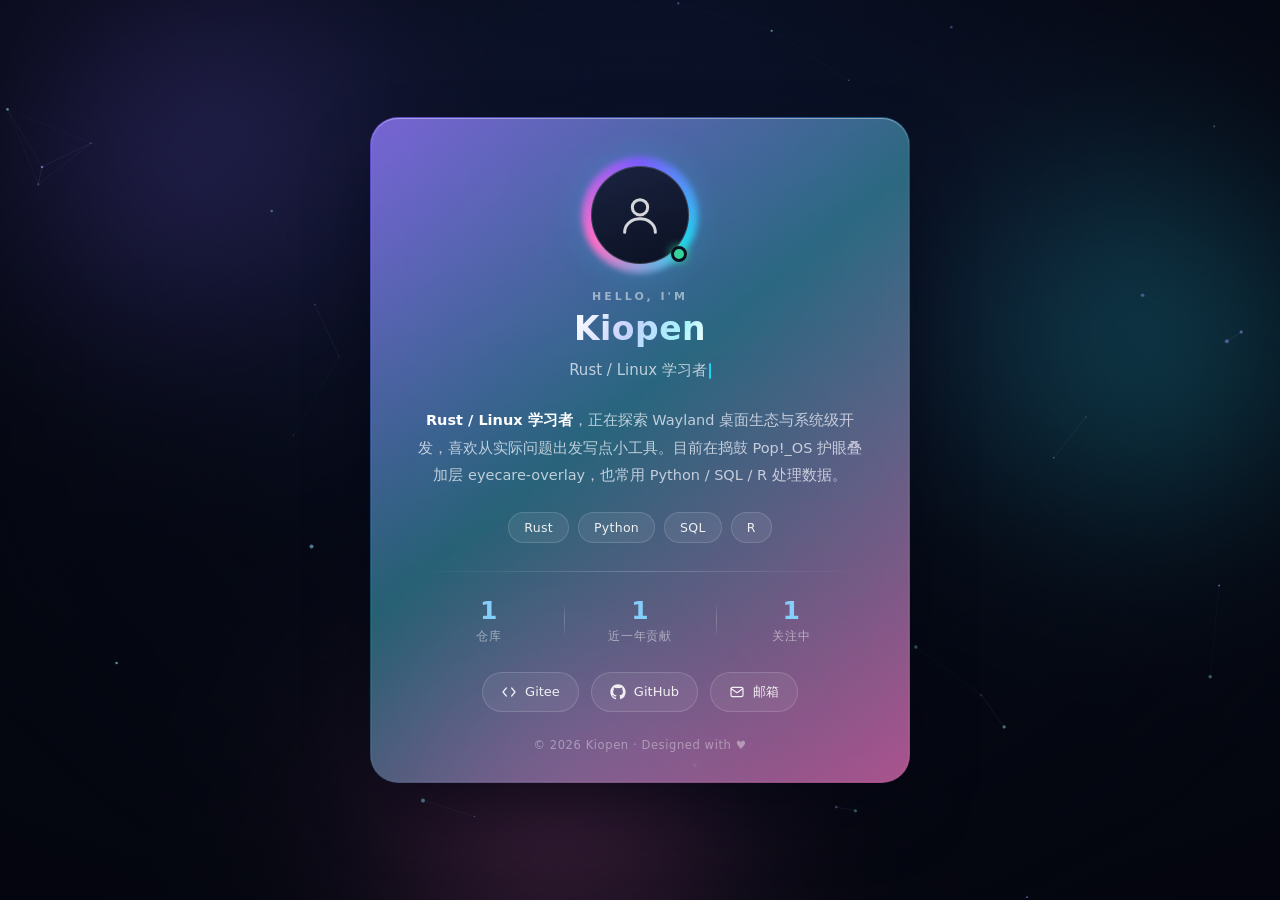
==== index.html @ b19e2d1f "feat: 美化完善 Gitee 个人主页 Co-authored-by: traeagent <traeagent@users.noreply.github.com>" ====
<!DOCTYPE html>
<html lang="zh-CN">
<head>
<meta charset="UTF-8" />
<meta name="viewport" content="width=device-width, initial-scale=1.0" />
<meta name="color-scheme" content="dark" />
<title>Kiopen · 个人主页</title>
<style>
  :root {
    --accent-1: #7c5cff;
    --accent-2: #22d3ee;
    --accent-3: #ff6ec7;
    --text: #f6f8ff;
    --muted: rgba(246, 248, 255, 0.72);
    --radius: 28px;
  }

  *, *::before, *::after { margin: 0; padding: 0; box-sizing: border-box; }
  html, body { min-height: 100%; }

  body {
    position: relative;
    min-height: 100vh;
    display: grid;
    place-items: center;
    padding: 44px 18px;
    background: #060912;
    color: var(--text);
    font-family: "PingFang SC", "Microsoft YaHei", system-ui, -apple-system, "Segoe UI", Roboto, sans-serif;
    -webkit-font-smoothing: antialiased;
    overflow-x: hidden;
  }

  /* ===== 极光渐变背景 ===== */
  .aurora {
    position: fixed;
    inset: 0;
    z-index: 0;
    overflow: hidden;
    background: radial-gradient(120% 120% at 50% 0%, #101a3a 0%, #070b18 55%, #04060f 100%);
  }
  .aurora .blob {
    position: absolute;
    border-radius: 50%;
    filter: blur(90px);
    opacity: 0.6;
    mix-blend-mode: screen;
    will-change: transform;
  }
  .b1 {
    width: 48vmax; height: 48vmax; left: -12vmax; top: -16vmax;
    background: radial-gradient(circle at 50% 50%, #7c5cff, transparent 65%);
    animation: drift1 20s ease-in-out infinite alternate;
  }
  .b2 {
    width: 44vmax; height: 44vmax; right: -14vmax; top: 4vmax;
    background: radial-gradient(circle at 50% 50%, #22d3ee, transparent 65%);
    animation: drift2 24s ease-in-out infinite alternate;
  }
  .b3 {
    width: 42vmax; height: 42vmax; left: 22vmax; bottom: -18vmax;
    background: radial-gradient(circle at 50% 50%, #ff6ec7, transparent 65%);
    animation: drift3 28s ease-in-out infinite alternate;
  }
  .aurora::after {
    content: "";
    position: absolute;
    inset: 0;
    background: radial-gradient(60% 65% at 50% 45%, transparent 0%, rgba(4, 6, 15, 0.45) 70%, rgba(4, 6, 15, 0.72) 100%);
  }
  @keyframes drift1 { to { transform: translate3d(12vmax, 10vmax, 0) scale(1.18); } }
  @keyframes drift2 { to { transform: translate3d(-10vmax, 12vmax, 0) scale(1.12); } }
  @keyframes drift3 { to { transform: translate3d(8vmax, -10vmax, 0) scale(1.2); } }

  #particles { position: fixed; inset: 0; z-index: 1; pointer-events: none; }

  /* ===== 卡片入场 ===== */
  .card-wrap {
    position: relative;
    z-index: 2;
    width: min(540px, 94vw);
    perspective: 1100px;
    animation: cardIn 1s cubic-bezier(0.22, 1, 0.36, 1) both;
  }
  @keyframes cardIn {
    from { opacity: 0; transform: translateY(26px) scale(0.972); }
    to { opacity: 1; transform: none; }
  }

  /* ===== 毛玻璃卡片 ===== */
  .card {
    position: relative;
    padding: 44px 42px 30px;
    border-radius: var(--radius);
    border: 1px solid transparent;
    background:
      linear-gradient(160deg, rgba(255, 255, 255, 0.15), rgba(255, 255, 255, 0.05)) padding-box,
      linear-gradient(140deg, rgba(124, 92, 255, 0.75), rgba(34, 211, 238, 0.35) 45%, rgba(255, 110, 199, 0.65)) border-box;
    -webkit-backdrop-filter: blur(22px) saturate(150%);
    backdrop-filter: blur(22px) saturate(150%);
    box-shadow:
      0 34px 80px -24px rgba(3, 5, 16, 0.85),
      inset 0 1px 0 rgba(255, 255, 255, 0.35),
      inset 0 0 0 1px rgba(255, 255, 255, 0.04);
    transform-style: preserve-3d;
    transition: transform 0.18s ease-out;
    overflow: hidden;
  }
  .card-glow {
    position: absolute;
    inset: 0;
    border-radius: inherit;
    pointer-events: none;
    background: radial-gradient(340px 240px at var(--mx, 50%) var(--my, 0%), rgba(124, 92, 255, 0.3), transparent 70%);
    opacity: 0;
    transition: opacity 0.35s ease;
  }
  .card:hover .card-glow { opacity: 1; }

  /* ===== 头像 + 身份 ===== */
  .hero { display: flex; flex-direction: column; align-items: center; text-align: center; }
  .avatar { position: relative; width: 106px; height: 106px; margin-bottom: 22px; isolation: isolate; }
  .avatar-halo {
    position: absolute; inset: -16px; z-index: 0; border-radius: 50%;
    background: radial-gradient(circle, rgba(124, 92, 255, 0.5), rgba(34, 211, 238, 0.15) 55%, transparent 72%);
    filter: blur(14px);
    animation: breathe 4.5s ease-in-out infinite;
  }
  .avatar-ring {
    position: absolute; inset: -5px; z-index: 1; border-radius: 50%;
    background: conic-gradient(from 0deg, var(--accent-1), var(--accent-2), var(--accent-3), var(--accent-1));
    filter: blur(3px);
    animation: spin 9s linear infinite;
  }
  .avatar-core {
    position: absolute; inset: 4px; z-index: 2; border-radius: 50%;
    overflow: hidden;
    display: grid; place-items: center;
    background: linear-gradient(160deg, #1a2340, #0b1122);
    box-shadow: inset 0 0 0 1px rgba(255, 255, 255, 0.16);
  }
  .avatar-core svg { width: 46px; height: 46px; color: rgba(255, 255, 255, 0.82); }
  .avatar-core img { position: absolute; inset: 0; width: 100%; height: 100%; object-fit: cover; z-index: 2; }
  .avatar-status {
    position: absolute; right: 6px; bottom: 6px; z-index: 3;
    width: 16px; height: 16px; border-radius: 50%;
    background: #34d399;
    border: 3px solid #0b1122;
    box-shadow: 0 0 10px rgba(52, 211, 153, 0.9);
    animation: pulse 2.6s ease-out infinite;
  }
  @keyframes spin { to { transform: rotate(360deg); } }
  @keyframes breathe { 0%, 100% { opacity: 0.55; transform: scale(1); } 50% { opacity: 0.9; transform: scale(1.08); } }
  @keyframes pulse {
    0% { box-shadow: 0 0 0 0 rgba(52, 211, 153, 0.6); }
    70% { box-shadow: 0 0 0 9px rgba(52, 211, 153, 0); }
    100% { box-shadow: 0 0 0 0 rgba(52, 211, 153, 0); }
  }

  .eyebrow {
    font-size: 11px;
    letter-spacing: 3px;
    text-transform: uppercase;
    font-weight: 600;
    color: rgba(255, 255, 255, 0.5);
    margin-bottom: 6px;
  }
  .name {
    margin-bottom: 10px;
    font-size: 33px;
    line-height: 1.2;
    font-weight: 800;
    letter-spacing: 0.5px;
    background: linear-gradient(115deg, #ffffff, #c7d2fe 42%, #a5f3fc 78%, #ffffff);
    -webkit-background-clip: text;
    background-clip: text;
    -webkit-text-fill-color: transparent;
    color: transparent;
  }
  .typing { display: flex; align-items: center; gap: 2px; min-height: 24px; font-size: 15px; color: var(--muted); }
  .caret {
    display: inline-block;
    width: 2px; height: 16px;
    border-radius: 2px;
    background: var(--accent-2);
    animation: blink 1s steps(1) infinite;
  }
  @keyframes blink { 50% { opacity: 0; } }

  /* ===== 关于我 ===== */
  .about {
    margin-top: 24px;
    text-align: center;
    font-size: 14.5px;
    line-height: 1.9;
    color: var(--muted);
  }
  .about strong { color: #fff; font-weight: 600; }

  /* ===== 技术标签 ===== */
  .tags { display: flex; flex-wrap: wrap; justify-content: center; gap: 9px; margin-top: 22px; }
  .tags span {
    padding: 7px 15px;
    border-radius: 999px;
    font-size: 12.5px;
    letter-spacing: 0.3px;
    color: rgba(255, 255, 255, 0.9);
    background: rgba(255, 255, 255, 0.07);
    border: 1px solid rgba(255, 255, 255, 0.14);
    transition: transform 0.22s ease, background 0.22s ease, border-color 0.22s ease;
  }
  .tags span:hover {
    transform: translateY(-2px);
    background: rgba(124, 92, 255, 0.3);
    border-color: rgba(124, 92, 255, 0.6);
  }

  /* ===== 分割线 + 数据统计 ===== */
  .divider {
    height: 1px;
    margin: 28px 0 22px;
    background: linear-gradient(90deg, transparent, rgba(255, 255, 255, 0.2), transparent);
  }
  .stats { display: grid; grid-template-columns: repeat(3, 1fr); text-align: center; }
  .stat { position: relative; padding: 2px 0; }
  .stat + .stat::before {
    content: "";
    position: absolute;
    left: 0; top: 50%;
    transform: translateY(-50%);
    height: 36px; width: 1px;
    background: linear-gradient(transparent, rgba(255, 255, 255, 0.22), transparent);
  }
  .stat b {
    display: block;
    font-size: 25px;
    line-height: 1.2;
    font-weight: 800;
    background: linear-gradient(120deg, #a5b4fc, #67e8f9);
    -webkit-background-clip: text;
    background-clip: text;
    -webkit-text-fill-color: transparent;
    color: transparent;
  }
  .stat small { display: block; margin-top: 3px; font-size: 11.5px; letter-spacing: 0.6px; color: rgba(255, 255, 255, 0.5); }

  /* ===== 联系方式 ===== */
  .contact { display: flex; flex-wrap: wrap; justify-content: center; gap: 12px; margin-top: 26px; }
  .contact a {
    display: inline-flex;
    align-items: center;
    gap: 8px;
    padding: 10px 18px;
    border-radius: 999px;
    font-size: 13px;
    font-weight: 500;
    color: rgba(255, 255, 255, 0.9);
    text-decoration: none;
    background: rgba(255, 255, 255, 0.06);
    border: 1px solid rgba(255, 255, 255, 0.15);
    transition: transform 0.22s ease, background 0.22s ease, border-color 0.22s ease, box-shadow 0.22s ease;
  }
  .contact a svg { width: 16px; height: 16px; }
  .contact a:hover {
    transform: translateY(-3px);
    background: rgba(255, 255, 255, 0.16);
    border-color: rgba(255, 255, 255, 0.4);
    box-shadow: 0 14px 26px -14px rgba(0, 0, 0, 0.8);
    color: #fff;
  }

  .foot { margin-top: 26px; text-align: center; font-size: 11.5px; letter-spacing: 0.6px; color: rgba(255, 255, 255, 0.38); }

  /* ===== 逐段入场 ===== */
  .reveal {
    opacity: 0;
    transform: translateY(16px);
    animation: rise 0.75s cubic-bezier(0.22, 1, 0.36, 1) forwards;
  }
  @keyframes rise { to { opacity: 1; transform: none; } }

  /* ===== 窄屏安全适配 ===== */
  @media (max-width: 520px) {
    .card { padding: 36px 24px 26px; border-radius: 24px; }
    .name { font-size: 27px; }
  }

  /* ===== 尊重系统减少动效 ===== */
  @media (prefers-reduced-motion: reduce) {
    *, *::before, *::after {
      animation-duration: 0.001ms !important;
      animation-iteration-count: 1 !important;
      transition-duration: 0.001ms !important;
    }
    .reveal { opacity: 1; transform: none; }
    .card-wrap { opacity: 1; transform: none; }
  }
</style>
</head>
<body>
  <!-- 极光背景 -->
  <div class="aurora" aria-hidden="true">
    <span class="blob b1"></span>
    <span class="blob b2"></span>
    <span class="blob b3"></span>
  </div>

  <!-- 粒子背景 -->
  <canvas id="particles" aria-hidden="true"></canvas>

  <div class="card-wrap">
    <main class="card" id="card">
      <div class="card-glow" aria-hidden="true"></div>

      <!-- 头像 + 身份 -->
      <header class="hero reveal" style="animation-delay: 0.15s">
        <div class="avatar">
          <span class="avatar-halo" aria-hidden="true"></span>
          <span class="avatar-ring" aria-hidden="true"></span>
          <div class="avatar-core">
            <!-- 想换成真人照片：把下面这张 img 的 src 改成你的头像地址即可 -->
            <svg viewBox="0 0 24 24" fill="none" stroke="currentColor" stroke-width="1.6" stroke-linecap="round" stroke-linejoin="round" aria-hidden="true">
              <circle cx="12" cy="8" r="4"></circle>
              <path d="M4 21c0-4 3.6-7 8-7s8 3 8 7"></path>
            </svg>
            <img
              src="https://trae-api-cn.mchost.guru/api/ide/v1/text_to_image?prompt=friendly%20developer%20avatar%2C%20flat%20vector%20illustration%2C%20person%20with%20glasses%2C%20soft%20purple%20and%20cyan%20gradient%20background%2C%20modern%20minimal%20style%2C%20centered%20portrait&image_size=square"
              alt="头像"
              loading="lazy"
              onerror="this.style.display='none'" />
          </div>
          <span class="avatar-status" aria-hidden="true"></span>
        </div>
        <p class="eyebrow">Hello, I'm</p>
        <h1 class="name">Kiopen</h1>
        <p class="typing"><span id="type">Rust / Linux 学习者</span><span class="caret" aria-hidden="true"></span></p>
      </header>

      <!-- 关于我 -->
      <section class="about reveal" style="animation-delay: 0.3s">
        <strong>Rust / Linux 学习者</strong>，正在探索 Wayland 桌面生态与系统级开发，喜欢从实际问题出发写点小工具。目前在捣鼓 Pop!_OS 护眼叠加层 eyecare-overlay，也常用 Python / SQL / R 处理数据。
      </section>

      <!-- 技术标签 -->
      <div class="tags reveal" style="animation-delay: 0.4s">
        <span>Rust</span>
        <span>Python</span>
        <span>SQL</span>
        <span>R</span>
      </div>

      <div class="divider reveal" style="animation-delay: 0.48s"></div>

      <!-- 数据统计 -->
      <section class="stats reveal" style="animation-delay: 0.55s" aria-label="数据统计">
        <div class="stat"><b>1</b><small>仓库</small></div>
        <div class="stat"><b>1</b><small>近一年贡献</small></div>
        <div class="stat"><b>1</b><small>关注中</small></div>
      </section>

      <!-- 联系方式 -->
      <nav class="contact reveal" style="animation-delay: 0.66s" aria-label="联系方式">
        <a href="https://gitee.com/kiopen" target="_blank" rel="noopener">
          <svg viewBox="0 0 24 24" fill="none" stroke="currentColor" stroke-width="1.8" stroke-linecap="round" stroke-linejoin="round" aria-hidden="true">
            <path d="m8 6-5 6 5 6M16 6l5 6-5 6"></path>
          </svg>
          Gitee
        </a>
        <a href="https://github.com/yourname" target="_blank" rel="noopener">
          <svg viewBox="0 0 24 24" fill="currentColor" aria-hidden="true">
            <path d="M12 .5C5.73.5.5 5.73.5 12c0 5.08 3.29 9.39 7.86 10.91.58.11.79-.25.79-.56v-2c-3.2.7-3.88-1.54-3.88-1.54-.53-1.34-1.29-1.7-1.29-1.7-1.05-.72.08-.7.08-.7 1.16.08 1.77 1.19 1.77 1.19 1.03 1.77 2.7 1.26 3.36.96.1-.75.4-1.26.73-1.55-2.55-.29-5.23-1.28-5.23-5.7 0-1.26.45-2.29 1.19-3.1-.12-.29-.52-1.46.11-3.05 0 0 .97-.31 3.18 1.18a11.1 11.1 0 0 1 5.8 0c2.2-1.49 3.17-1.18 3.17-1.18.63 1.59.23 2.76.11 3.05.74.81 1.19 1.84 1.19 3.1 0 4.43-2.69 5.41-5.25 5.69.41.35.78 1.05.78 2.12v3.14c0 .31.21.68.8.56A11.51 11.51 0 0 0 23.5 12C23.5 5.73 18.27.5 12 .5z"></path>
          </svg>
          GitHub
        </a>
        <a href="mailto:zpozest@163.com" title="zpozest@163.com">
          <svg viewBox="0 0 24 24" fill="none" stroke="currentColor" stroke-width="1.8" stroke-linecap="round" stroke-linejoin="round" aria-hidden="true">
            <rect x="3" y="5" width="18" height="14" rx="2.5"></rect>
            <path d="m3.5 7 8.5 6 8.5-6"></path>
          </svg>
          邮箱
        </a>
      </nav>

      <p class="foot reveal" style="animation-delay: 0.76s">© 2026 Kiopen · Designed with ♥</p>
    </main>
  </div>

  <script>
    /* ===== 打字机身份文案 ===== */
    (function () {
      var el = document.getElementById('type');
      if (!el) return;
      var phrases = ['Rust / Linux 学习者', '探索 Wayland 桌面生态', 'Python · SQL · R', '把想法写成小工具'];
      if (window.matchMedia('(prefers-reduced-motion: reduce)').matches) {
        el.textContent = phrases[0];
        return;
      }
      var pi = 0, ci = 0, deleting = false;
      el.textContent = '';
      function tick() {
        var word = phrases[pi];
        if (!deleting) {
          ci++;
          el.textContent = word.slice(0, ci);
          if (ci === word.length) {
            deleting = true;
            setTimeout(tick, 1600);
            return;
          }
          setTimeout(tick, 90 + Math.random() * 60);
        } else {
          ci--;
          el.textContent = word.slice(0, ci);
          if (ci === 0) {
            deleting = false;
            pi = (pi + 1) % phrases.length;
            setTimeout(tick, 300);
            return;
          }
          setTimeout(tick, 45);
        }
      }
      tick();
    })();

    /* ===== 背景粒子 ===== */
    (function () {
      var canvas = document.getElementById('particles');
      if (!canvas) return;
      var ctx = canvas.getContext('2d');
      var reduce = window.matchMedia('(prefers-reduced-motion: reduce)').matches;
      var W = 0, H = 0, parts = [];

      function init() {
        var dpr = Math.min(window.devicePixelRatio || 1, 2);
        W = window.innerWidth;
        H = window.innerHeight;
        canvas.width = W * dpr;
        canvas.height = H * dpr;
        canvas.style.width = W + 'px';
        canvas.style.height = H + 'px';
        ctx.setTransform(dpr, 0, 0, dpr, 0, 0);
        var n = Math.min(80, Math.max(28, Math.round(W * H / 26000)));
        parts = [];
        for (var i = 0; i < n; i++) {
          parts.push({
            x: Math.random() * W,
            y: Math.random() * H,
            r: Math.random() * 1.6 + 0.5,
            vx: (Math.random() - 0.5) * 0.22,
            vy: (Math.random() - 0.5) * 0.22,
            a: Math.random() * 0.45 + 0.15,
            hue: Math.random() > 0.5 ? 255 : 190
          });
        }
      }

      function draw() {
        ctx.clearRect(0, 0, W, H);
        for (var i = 0; i < parts.length; i++) {
          var p = parts[i];
          if (!reduce) {
            p.x += p.vx;
            p.y += p.vy;
            if (p.x < -10) p.x = W + 10;
            if (p.x > W + 10) p.x = -10;
            if (p.y < -10) p.y = H + 10;
            if (p.y > H + 10) p.y = -10;
          }
          ctx.beginPath();
          ctx.arc(p.x, p.y, p.r, 0, Math.PI * 2);
          ctx.fillStyle = 'hsla(' + p.hue + ',95%,78%,' + p.a + ')';
          ctx.fill();

          for (var j = i + 1; j < parts.length; j++) {
            var q = parts[j];
            var dx = p.x - q.x;
            var dy = p.y - q.y;
            var d2 = dx * dx + dy * dy;
            if (d2 < 16900) { /* 130px */
              var d = Math.sqrt(d2);
              ctx.beginPath();
              ctx.moveTo(p.x, p.y);
              ctx.lineTo(q.x, q.y);
              ctx.strokeStyle = 'hsla(220,90%,80%,' + (1 - d / 130) * 0.12 + ')';
              ctx.lineWidth = 1;
              ctx.stroke();
            }
          }
        }
        if (!reduce) requestAnimationFrame(draw);
      }

      init();
      draw();
      window.addEventListener('resize', function () {
        init();
        if (reduce) draw();
      });
    })();

    /* ===== 卡片 3D 悬浮 + 光标光晕 ===== */
    (function () {
      var card = document.getElementById('card');
      if (!card) return;
      if (window.matchMedia('(pointer: coarse)').matches) return;
      if (window.matchMedia('(prefers-reduced-motion: reduce)').matches) return;

      var max = 6;
      card.addEventListener('pointermove', function (e) {
        var r = card.getBoundingClientRect();
        var px = (e.clientX - r.left) / r.width;
        var py = (e.clientY - r.top) / r.height;
        card.style.setProperty('--mx', (px * 100).toFixed(2) + '%');
        card.style.setProperty('--my', (py * 100).toFixed(2) + '%');
        var ry = (px - 0.5) * max * 2;
        var rx = (0.5 - py) * max * 2;
        card.style.transform = 'rotateX(' + rx.toFixed(2) + 'deg) rotateY(' + ry.toFixed(2) + 'deg)';
      });

      card.addEventListener('pointerleave', function () {
        card.style.transform = 'rotateX(0) rotateY(0)';
        card.style.setProperty('--mx', '50%');
        card.style.setProperty('--my', '0%');
      });
    })();
  </script>
</body>
</html>
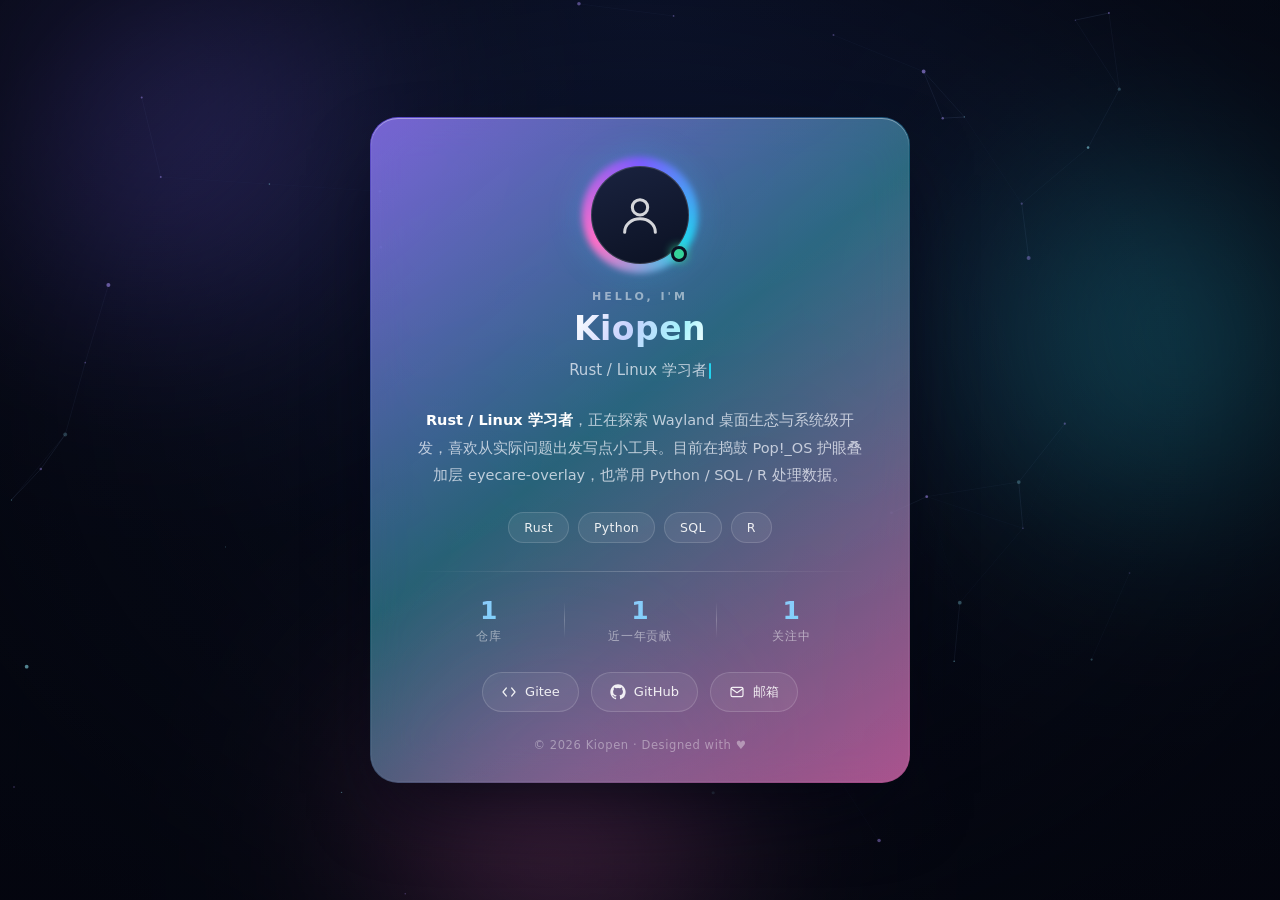
==== commit 1e35e68b: "feat: 美化完善 Gitee 个人主页 Co-authored-by: traeagent <traeagent@users.noreply.github.com>" ====
--- a/index.html
+++ b/index.html
@@ -366,7 +366,7 @@
           </svg>
           Gitee
         </a>
-        <a href="https://github.com/yourname" target="_blank" rel="noopener">
+        <a href="https://github.com/Pozest404" target="_blank" rel="noopener">
           <svg viewBox="0 0 24 24" fill="currentColor" aria-hidden="true">
             <path d="M12 .5C5.73.5.5 5.73.5 12c0 5.08 3.29 9.39 7.86 10.91.58.11.79-.25.79-.56v-2c-3.2.7-3.88-1.54-3.88-1.54-.53-1.34-1.29-1.7-1.29-1.7-1.05-.72.08-.7.08-.7 1.16.08 1.77 1.19 1.77 1.19 1.03 1.77 2.7 1.26 3.36.96.1-.75.4-1.26.73-1.55-2.55-.29-5.23-1.28-5.23-5.7 0-1.26.45-2.29 1.19-3.1-.12-.29-.52-1.46.11-3.05 0 0 .97-.31 3.18 1.18a11.1 11.1 0 0 1 5.8 0c2.2-1.49 3.17-1.18 3.17-1.18.63 1.59.23 2.76.11 3.05.74.81 1.19 1.84 1.19 3.1 0 4.43-2.69 5.41-5.25 5.69.41.35.78 1.05.78 2.12v3.14c0 .31.21.68.8.56A11.51 11.51 0 0 0 23.5 12C23.5 5.73 18.27.5 12 .5z"></path>
           </svg>
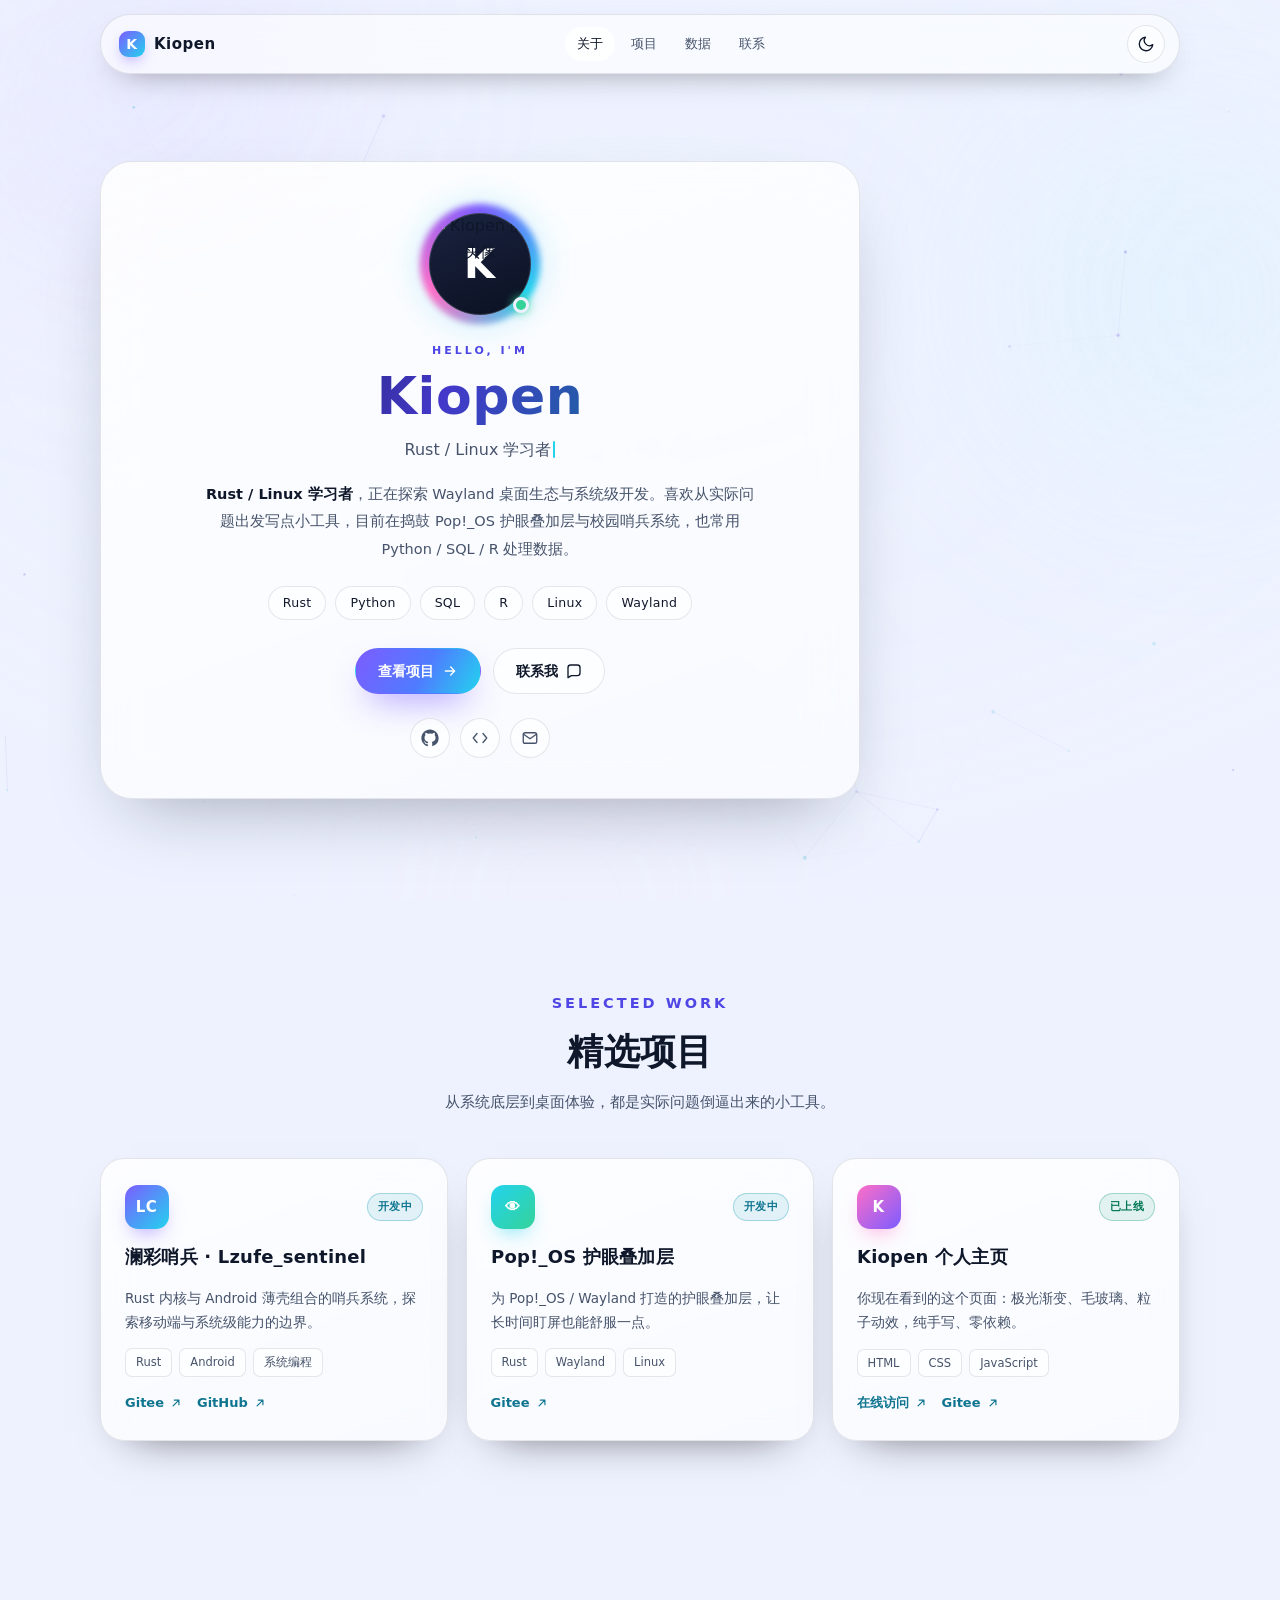
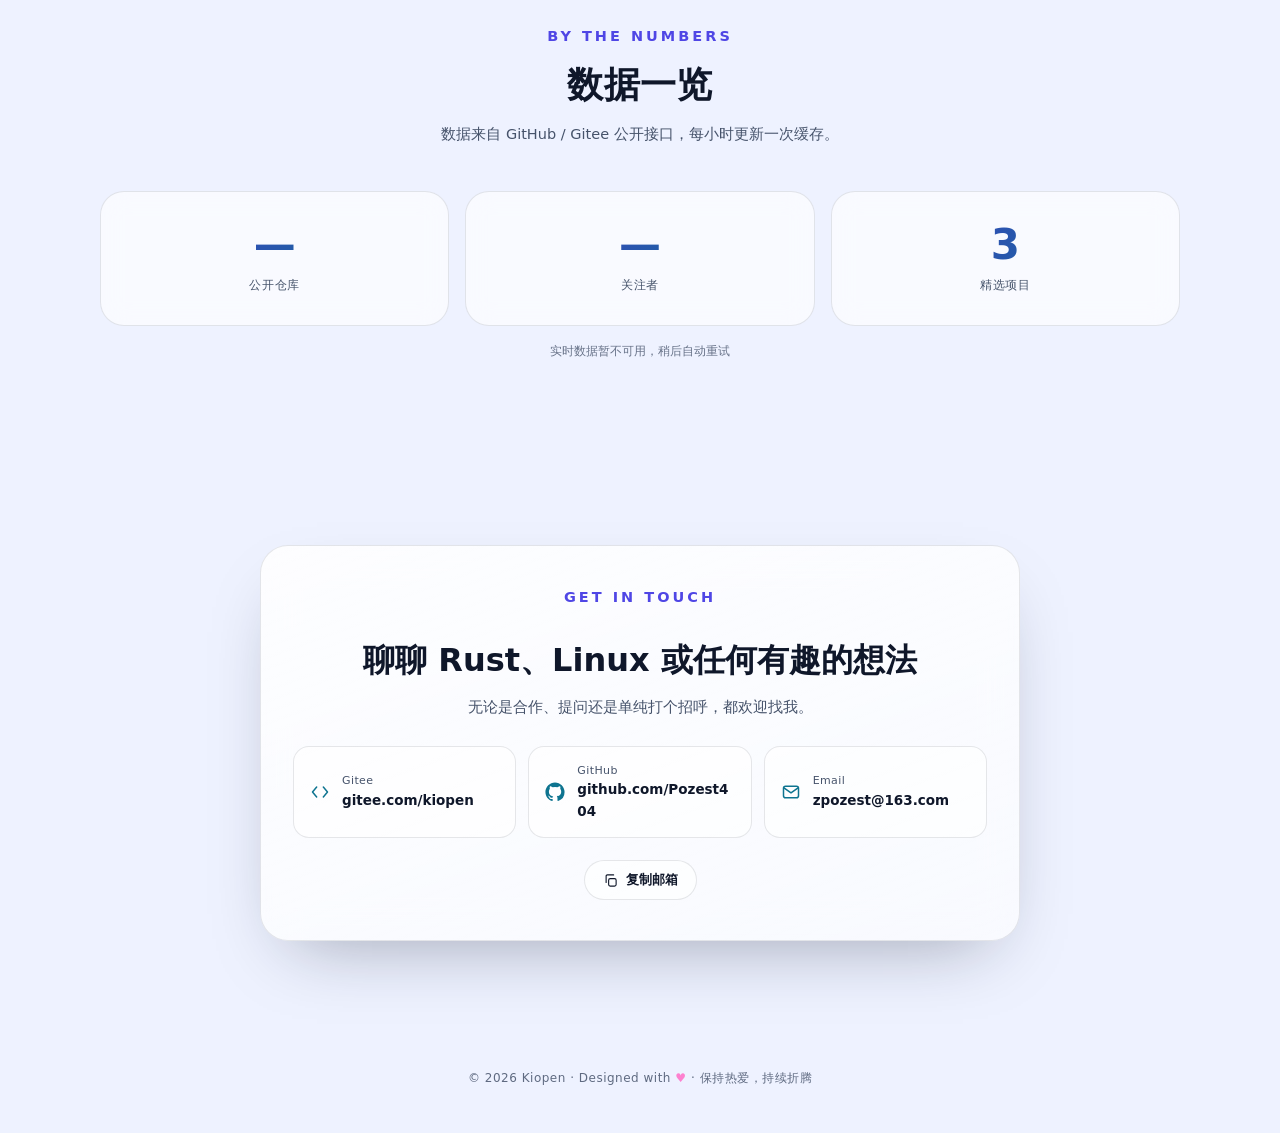
==== commit bd3d4d2b: "feat: update workspace Co-authored-by: traeagent <traeagent@users.noreply.github.com>" ====
--- a/index.html
+++ b/index.html
@@ -1,291 +1,438 @@
 <!DOCTYPE html>
-<html lang="zh-CN">
+<html lang="zh-CN" data-theme="dark">
 <head>
 <meta charset="UTF-8" />
 <meta name="viewport" content="width=device-width, initial-scale=1.0" />
-<meta name="color-scheme" content="dark" />
-<title>Kiopen · 个人主页</title>
+<meta name="color-scheme" content="dark light" />
+<title>Kiopen · Rust / Linux 学习者</title>
+<meta name="description" content="Kiopen 的个人主页 —— Rust / Linux 学习者，探索 Wayland 桌面生态与系统级开发，捣鼓 Pop!_OS 护眼叠加层与校园哨兵系统。" />
+<meta name="author" content="Kiopen" />
+<meta name="keywords" content="Kiopen, Rust, Linux, Wayland, Pop!_OS, 个人主页, Pozest404" />
+<link rel="canonical" href="https://kiopen.icu/" />
+
+<meta property="og:type" content="website" />
+<meta property="og:title" content="Kiopen · Rust / Linux 学习者" />
+<meta property="og:description" content="探索 Wayland 桌面生态与系统级开发，喜欢从实际问题出发写点小工具。" />
+<meta property="og:url" content="https://kiopen.icu/" />
+<meta property="og:image" content="https://github.com/Pozest404.png?size=400" />
+<meta name="twitter:card" content="summary" />
+<meta name="twitter:title" content="Kiopen · Rust / Linux 学习者" />
+<meta name="twitter:description" content="探索 Wayland 桌面生态与系统级开发，喜欢从实际问题出发写点小工具。" />
+<meta name="twitter:image" content="https://github.com/Pozest404.png?size=400" />
+
+<link rel="icon" href="data:image/svg+xml,%3Csvg xmlns='http://www.w3.org/2000/svg' viewBox='0 0 64 64'%3E%3Cdefs%3E%3ClinearGradient id='g' x1='0' y1='0' x2='1' y2='1'%3E%3Cstop stop-color='%237c5cff'/%3E%3Cstop offset='1' stop-color='%2322d3ee'/%3E%3C/linearGradient%3E%3C/defs%3E%3Crect width='64' height='64' rx='16' fill='url(%23g)'/%3E%3Ctext x='32' y='45' font-family='Arial,sans-serif' font-size='36' font-weight='700' fill='white' text-anchor='middle'%3EK%3C/text%3E%3C/svg%3E" />
+
+<script type="application/ld+json">
+{
+  "@context": "https://schema.org",
+  "@type": "Person",
+  "name": "Kiopen",
+  "url": "https://kiopen.icu/",
+  "image": "https://github.com/Pozest404.png",
+  "jobTitle": "Rust / Linux 学习者",
+  "knowsAbout": ["Rust", "Linux", "Wayland", "Python", "SQL", "R"],
+  "sameAs": ["https://github.com/Pozest404", "https://gitee.com/kiopen"]
+}
+</script>
+
 <style>
   :root {
     --accent-1: #7c5cff;
     --accent-2: #22d3ee;
     --accent-3: #ff6ec7;
+    --bg: #060912;
     --text: #f6f8ff;
-    --muted: rgba(246, 248, 255, 0.72);
-    --radius: 28px;
+    --muted: rgba(246, 248, 255, 0.7);
+    --card: rgba(255, 255, 255, 0.065);
+    --card-strong: rgba(255, 255, 255, 0.11);
+    --border: rgba(255, 255, 255, 0.14);
+    --border-strong: rgba(255, 255, 255, 0.32);
+    --nav-bg: rgba(6, 9, 18, 0.62);
+    --shadow: 0 30px 70px -26px rgba(3, 5, 16, 0.9);
+    --ring: rgba(255, 255, 255, 0.18);
+    --radius: 24px;
+    --maxw: 1080px;
+  }
+  [data-theme="light"] {
+    --bg: #eef2ff;
+    --text: #0f172a;
+    --muted: #46536b;
+    --card: rgba(255, 255, 255, 0.62);
+    --card-strong: rgba(255, 255, 255, 0.86);
+    --border: rgba(15, 23, 42, 0.1);
+    --border-strong: rgba(15, 23, 42, 0.24);
+    --nav-bg: rgba(255, 255, 255, 0.62);
+    --shadow: 0 30px 70px -32px rgba(15, 23, 42, 0.38);
+    --ring: rgba(15, 23, 42, 0.14);
   }
 
   *, *::before, *::after { margin: 0; padding: 0; box-sizing: border-box; }
-  html, body { min-height: 100%; }
+  html { scroll-behavior: smooth; }
+  @media (prefers-reduced-motion: reduce) { html { scroll-behavior: auto; } }
 
   body {
     position: relative;
     min-height: 100vh;
-    display: grid;
-    place-items: center;
-    padding: 44px 18px;
-    background: #060912;
+    background: var(--bg);
     color: var(--text);
     font-family: "PingFang SC", "Microsoft YaHei", system-ui, -apple-system, "Segoe UI", Roboto, sans-serif;
     -webkit-font-smoothing: antialiased;
     overflow-x: hidden;
-  }
-
-  /* ===== 极光渐变背景 ===== */
-  .aurora {
-    position: fixed;
-    inset: 0;
-    z-index: 0;
-    overflow: hidden;
-    background: radial-gradient(120% 120% at 50% 0%, #101a3a 0%, #070b18 55%, #04060f 100%);
-  }
-  .aurora .blob {
-    position: absolute;
-    border-radius: 50%;
-    filter: blur(90px);
-    opacity: 0.6;
-    mix-blend-mode: screen;
-    will-change: transform;
-  }
-  .b1 {
-    width: 48vmax; height: 48vmax; left: -12vmax; top: -16vmax;
-    background: radial-gradient(circle at 50% 50%, #7c5cff, transparent 65%);
-    animation: drift1 20s ease-in-out infinite alternate;
-  }
-  .b2 {
-    width: 44vmax; height: 44vmax; right: -14vmax; top: 4vmax;
-    background: radial-gradient(circle at 50% 50%, #22d3ee, transparent 65%);
-    animation: drift2 24s ease-in-out infinite alternate;
-  }
-  .b3 {
-    width: 42vmax; height: 42vmax; left: 22vmax; bottom: -18vmax;
-    background: radial-gradient(circle at 50% 50%, #ff6ec7, transparent 65%);
-    animation: drift3 28s ease-in-out infinite alternate;
-  }
+    line-height: 1.6;
+    transition: background 0.4s ease, color 0.4s ease;
+  }
+
+  a { color: inherit; }
+  img { max-width: 100%; display: block; }
+  ::selection { background: rgba(124, 92, 255, 0.45); color: #fff; }
+
+  .skip {
+    position: fixed; left: 12px; top: -60px; z-index: 999;
+    padding: 10px 16px; border-radius: 10px;
+    background: var(--accent-1); color: #fff; text-decoration: none; font-size: 13px;
+    transition: top 0.2s ease;
+  }
+  .skip:focus { top: 12px; }
+
+  :focus-visible { outline: 2px solid var(--accent-2); outline-offset: 3px; border-radius: 6px; }
+
+  /* ===== 极光背景 ===== */
+  .aurora { position: fixed; inset: 0; z-index: 0; overflow: hidden; pointer-events: none; }
+  .aurora .blob { position: absolute; border-radius: 50%; filter: blur(90px); opacity: 0.55; mix-blend-mode: screen; will-change: transform; }
+  .b1 { width: 46vmax; height: 46vmax; left: -12vmax; top: -16vmax; background: radial-gradient(circle, #7c5cff, transparent 65%); animation: drift1 20s ease-in-out infinite alternate; }
+  .b2 { width: 42vmax; height: 42vmax; right: -14vmax; top: 2vmax; background: radial-gradient(circle, #22d3ee, transparent 65%); animation: drift2 24s ease-in-out infinite alternate; }
+  .b3 { width: 40vmax; height: 40vmax; left: 24vmax; bottom: -20vmax; background: radial-gradient(circle, #ff6ec7, transparent 65%); animation: drift3 28s ease-in-out infinite alternate; }
+  [data-theme="light"] .aurora .blob { opacity: 0.3; mix-blend-mode: multiply; filter: blur(100px); }
+  [data-theme="light"] .b1 { background: radial-gradient(circle, #c4b5fd, transparent 68%); }
+  [data-theme="light"] .b2 { background: radial-gradient(circle, #a5f3fc, transparent 68%); }
+  [data-theme="light"] .b3 { background: radial-gradient(circle, #fbcfe8, transparent 68%); }
   .aurora::after {
-    content: "";
-    position: absolute;
-    inset: 0;
-    background: radial-gradient(60% 65% at 50% 45%, transparent 0%, rgba(4, 6, 15, 0.45) 70%, rgba(4, 6, 15, 0.72) 100%);
-  }
+    content: ""; position: absolute; inset: 0;
+    background: radial-gradient(70% 60% at 50% 40%, transparent 0%, rgba(4, 6, 15, 0.35) 70%, rgba(4, 6, 15, 0.6) 100%);
+  }
+  [data-theme="light"] .aurora::after { background: radial-gradient(75% 60% at 50% 35%, transparent 0%, rgba(238, 242, 255, 0.35) 70%, rgba(238, 242, 255, 0.7) 100%); }
   @keyframes drift1 { to { transform: translate3d(12vmax, 10vmax, 0) scale(1.18); } }
   @keyframes drift2 { to { transform: translate3d(-10vmax, 12vmax, 0) scale(1.12); } }
   @keyframes drift3 { to { transform: translate3d(8vmax, -10vmax, 0) scale(1.2); } }
 
   #particles { position: fixed; inset: 0; z-index: 1; pointer-events: none; }
 
-  /* ===== 卡片入场 ===== */
-  .card-wrap {
-    position: relative;
-    z-index: 2;
-    width: min(540px, 94vw);
-    perspective: 1100px;
-    animation: cardIn 1s cubic-bezier(0.22, 1, 0.36, 1) both;
-  }
-  @keyframes cardIn {
-    from { opacity: 0; transform: translateY(26px) scale(0.972); }
-    to { opacity: 1; transform: none; }
-  }
-
-  /* ===== 毛玻璃卡片 ===== */
-  .card {
-    position: relative;
-    padding: 44px 42px 30px;
-    border-radius: var(--radius);
-    border: 1px solid transparent;
-    background:
-      linear-gradient(160deg, rgba(255, 255, 255, 0.15), rgba(255, 255, 255, 0.05)) padding-box,
-      linear-gradient(140deg, rgba(124, 92, 255, 0.75), rgba(34, 211, 238, 0.35) 45%, rgba(255, 110, 199, 0.65)) border-box;
+  /* ===== 顶部导航 ===== */
+  .nav {
+    position: fixed; top: 14px; left: 50%; transform: translateX(-50%);
+    z-index: 50;
+    width: min(var(--maxw), calc(100vw - 24px));
+    display: flex; align-items: center; justify-content: space-between; gap: 14px;
+    padding: 10px 14px 10px 18px;
+    border-radius: 999px;
+    background: var(--nav-bg);
+    border: 1px solid var(--border);
+    -webkit-backdrop-filter: blur(18px) saturate(150%);
+    backdrop-filter: blur(18px) saturate(150%);
+    box-shadow: 0 12px 34px -20px rgba(0, 0, 0, 0.6);
+  }
+  .brand { display: flex; align-items: center; gap: 9px; font-weight: 800; letter-spacing: 0.5px; text-decoration: none; font-size: 15px; }
+  .brand-dot {
+    width: 26px; height: 26px; border-radius: 9px; display: grid; place-items: center;
+    background: linear-gradient(135deg, var(--accent-1), var(--accent-2));
+    color: #fff; font-size: 14px; box-shadow: 0 6px 16px -6px rgba(124, 92, 255, 0.9);
+  }
+  .nav-links { display: flex; align-items: center; gap: 4px; }
+  .nav-links a {
+    padding: 7px 12px; border-radius: 999px; text-decoration: none;
+    font-size: 13px; color: var(--muted);
+    transition: color 0.2s ease, background 0.2s ease;
+  }
+  .nav-links a:hover { color: var(--text); background: var(--card-strong); }
+  .nav-links a.active { color: var(--text); background: var(--card-strong); }
+
+  .theme-btn {
+    width: 38px; height: 38px; flex: none; display: grid; place-items: center;
+    border-radius: 50%; border: 1px solid var(--border); background: var(--card);
+    color: var(--text); cursor: pointer;
+    transition: transform 0.25s ease, background 0.25s ease, border-color 0.25s ease;
+  }
+  .theme-btn:hover { transform: rotate(-18deg) scale(1.06); border-color: var(--border-strong); }
+  .theme-btn svg { width: 18px; height: 18px; }
+  .theme-btn .moon { display: none; }
+  [data-theme="light"] .theme-btn .sun { display: none; }
+  [data-theme="light"] .theme-btn .moon { display: block; }
+
+  /* ===== 布局容器 ===== */
+  .wrap { position: relative; z-index: 2; width: min(var(--maxw), calc(100vw - 36px)); margin: 0 auto; }
+  main { position: relative; z-index: 2; }
+  section { scroll-margin-top: 96px; }
+
+  /* ===== Hero ===== */
+  .hero {
+    min-height: 100vh; min-height: 100svh;
+    display: flex; flex-direction: column; align-items: center; justify-content: center;
+    text-align: center; padding: 130px 0 70px;
+  }
+  .hero-card {
+    width: min(760px, 100%);
+    padding: 46px 40px 40px;
+    border-radius: 32px;
+    border: 1px solid var(--border);
+    background: linear-gradient(160deg, var(--card-strong), var(--card));
     -webkit-backdrop-filter: blur(22px) saturate(150%);
     backdrop-filter: blur(22px) saturate(150%);
-    box-shadow:
-      0 34px 80px -24px rgba(3, 5, 16, 0.85),
-      inset 0 1px 0 rgba(255, 255, 255, 0.35),
-      inset 0 0 0 1px rgba(255, 255, 255, 0.04);
+    box-shadow: var(--shadow), inset 0 1px 0 rgba(255, 255, 255, 0.18);
     transform-style: preserve-3d;
     transition: transform 0.18s ease-out;
+    position: relative;
     overflow: hidden;
   }
-  .card-glow {
-    position: absolute;
-    inset: 0;
-    border-radius: inherit;
-    pointer-events: none;
-    background: radial-gradient(340px 240px at var(--mx, 50%) var(--my, 0%), rgba(124, 92, 255, 0.3), transparent 70%);
-    opacity: 0;
-    transition: opacity 0.35s ease;
-  }
-  .card:hover .card-glow { opacity: 1; }
-
-  /* ===== 头像 + 身份 ===== */
-  .hero { display: flex; flex-direction: column; align-items: center; text-align: center; }
-  .avatar { position: relative; width: 106px; height: 106px; margin-bottom: 22px; isolation: isolate; }
+  .hero-card::before {
+    content: ""; position: absolute; inset: 0; border-radius: inherit; pointer-events: none;
+    background: radial-gradient(420px 300px at var(--mx, 50%) var(--my, 0%), rgba(124, 92, 255, 0.22), transparent 70%);
+    opacity: 0; transition: opacity 0.35s ease;
+  }
+  .hero-card:hover::before { opacity: 1; }
+
+  .avatar { position: relative; width: 112px; height: 112px; margin: 0 auto 22px; isolation: isolate; }
   .avatar-halo {
-    position: absolute; inset: -16px; z-index: 0; border-radius: 50%;
+    position: absolute; inset: -18px; z-index: 0; border-radius: 50%;
     background: radial-gradient(circle, rgba(124, 92, 255, 0.5), rgba(34, 211, 238, 0.15) 55%, transparent 72%);
-    filter: blur(14px);
-    animation: breathe 4.5s ease-in-out infinite;
+    filter: blur(14px); animation: breathe 4.5s ease-in-out infinite;
   }
   .avatar-ring {
-    position: absolute; inset: -5px; z-index: 1; border-radius: 50%;
+    position: absolute; inset: -4px; z-index: 1; border-radius: 50%;
     background: conic-gradient(from 0deg, var(--accent-1), var(--accent-2), var(--accent-3), var(--accent-1));
-    filter: blur(3px);
-    animation: spin 9s linear infinite;
+    filter: blur(3px); animation: spin 9s linear infinite;
   }
   .avatar-core {
-    position: absolute; inset: 4px; z-index: 2; border-radius: 50%;
-    overflow: hidden;
+    position: absolute; inset: 5px; z-index: 2; border-radius: 50%; overflow: hidden;
     display: grid; place-items: center;
     background: linear-gradient(160deg, #1a2340, #0b1122);
     box-shadow: inset 0 0 0 1px rgba(255, 255, 255, 0.16);
   }
-  .avatar-core svg { width: 46px; height: 46px; color: rgba(255, 255, 255, 0.82); }
+  .avatar-core .fallback { font-size: 40px; font-weight: 800; color: #fff; letter-spacing: 1px; }
   .avatar-core img { position: absolute; inset: 0; width: 100%; height: 100%; object-fit: cover; z-index: 2; }
   .avatar-status {
-    position: absolute; right: 6px; bottom: 6px; z-index: 3;
-    width: 16px; height: 16px; border-radius: 50%;
-    background: #34d399;
-    border: 3px solid #0b1122;
-    box-shadow: 0 0 10px rgba(52, 211, 153, 0.9);
+    position: absolute; right: 7px; bottom: 7px; z-index: 3; width: 16px; height: 16px; border-radius: 50%;
+    background: #34d399; border: 3px solid var(--bg); box-shadow: 0 0 10px rgba(52, 211, 153, 0.9);
     animation: pulse 2.6s ease-out infinite;
   }
   @keyframes spin { to { transform: rotate(360deg); } }
-  @keyframes breathe { 0%, 100% { opacity: 0.55; transform: scale(1); } 50% { opacity: 0.9; transform: scale(1.08); } }
+  @keyframes breathe { 0%, 100% { opacity: 0.55; transform: scale(1); } 50% { opacity: 0.92; transform: scale(1.08); } }
   @keyframes pulse {
     0% { box-shadow: 0 0 0 0 rgba(52, 211, 153, 0.6); }
     70% { box-shadow: 0 0 0 9px rgba(52, 211, 153, 0); }
     100% { box-shadow: 0 0 0 0 rgba(52, 211, 153, 0); }
   }
 
-  .eyebrow {
-    font-size: 11px;
-    letter-spacing: 3px;
-    text-transform: uppercase;
-    font-weight: 600;
-    color: rgba(255, 255, 255, 0.5);
-    margin-bottom: 6px;
-  }
+  .eyebrow { font-size: 11px; letter-spacing: 3px; text-transform: uppercase; font-weight: 700; color: var(--accent-2); margin-bottom: 8px; }
   .name {
-    margin-bottom: 10px;
-    font-size: 33px;
-    line-height: 1.2;
-    font-weight: 800;
-    letter-spacing: 0.5px;
-    background: linear-gradient(115deg, #ffffff, #c7d2fe 42%, #a5f3fc 78%, #ffffff);
-    -webkit-background-clip: text;
-    background-clip: text;
-    -webkit-text-fill-color: transparent;
-    color: transparent;
-  }
-  .typing { display: flex; align-items: center; gap: 2px; min-height: 24px; font-size: 15px; color: var(--muted); }
-  .caret {
-    display: inline-block;
-    width: 2px; height: 16px;
-    border-radius: 2px;
-    background: var(--accent-2);
-    animation: blink 1s steps(1) infinite;
-  }
+    font-size: clamp(34px, 6vw, 52px); line-height: 1.1; font-weight: 800; letter-spacing: 0.5px; margin-bottom: 12px;
+    background: linear-gradient(115deg, var(--text), #c7d2fe 42%, #a5f3fc 78%, var(--text));
+    -webkit-background-clip: text; background-clip: text; -webkit-text-fill-color: transparent; color: transparent;
+  }
+  .typing { display: flex; align-items: center; justify-content: center; gap: 2px; min-height: 26px; font-size: 16px; color: var(--muted); }
+  .caret { display: inline-block; width: 2px; height: 17px; border-radius: 2px; background: var(--accent-2); animation: blink 1s steps(1) infinite; }
   @keyframes blink { 50% { opacity: 0; } }
 
-  /* ===== 关于我 ===== */
-  .about {
-    margin-top: 24px;
-    text-align: center;
-    font-size: 14.5px;
-    line-height: 1.9;
-    color: var(--muted);
-  }
-  .about strong { color: #fff; font-weight: 600; }
-
-  /* ===== 技术标签 ===== */
+  .hero-desc { max-width: 560px; margin: 18px auto 0; font-size: 14.5px; line-height: 1.9; color: var(--muted); }
+  .hero-desc strong { color: var(--text); font-weight: 600; }
+
   .tags { display: flex; flex-wrap: wrap; justify-content: center; gap: 9px; margin-top: 22px; }
   .tags span {
-    padding: 7px 15px;
-    border-radius: 999px;
-    font-size: 12.5px;
-    letter-spacing: 0.3px;
-    color: rgba(255, 255, 255, 0.9);
-    background: rgba(255, 255, 255, 0.07);
-    border: 1px solid rgba(255, 255, 255, 0.14);
+    padding: 6px 14px; border-radius: 999px; font-size: 12.5px; letter-spacing: 0.3px;
+    color: var(--text); background: var(--card); border: 1px solid var(--border);
     transition: transform 0.22s ease, background 0.22s ease, border-color 0.22s ease;
   }
-  .tags span:hover {
-    transform: translateY(-2px);
-    background: rgba(124, 92, 255, 0.3);
-    border-color: rgba(124, 92, 255, 0.6);
-  }
-
-  /* ===== 分割线 + 数据统计 ===== */
-  .divider {
-    height: 1px;
-    margin: 28px 0 22px;
-    background: linear-gradient(90deg, transparent, rgba(255, 255, 255, 0.2), transparent);
-  }
-  .stats { display: grid; grid-template-columns: repeat(3, 1fr); text-align: center; }
-  .stat { position: relative; padding: 2px 0; }
-  .stat + .stat::before {
-    content: "";
-    position: absolute;
-    left: 0; top: 50%;
-    transform: translateY(-50%);
-    height: 36px; width: 1px;
-    background: linear-gradient(transparent, rgba(255, 255, 255, 0.22), transparent);
-  }
-  .stat b {
-    display: block;
-    font-size: 25px;
-    line-height: 1.2;
-    font-weight: 800;
+  .tags span:hover { transform: translateY(-2px); background: rgba(124, 92, 255, 0.24); border-color: rgba(124, 92, 255, 0.55); }
+
+  .cta { display: flex; flex-wrap: wrap; justify-content: center; gap: 12px; margin-top: 28px; }
+  .btn {
+    display: inline-flex; align-items: center; gap: 8px;
+    padding: 11px 22px; border-radius: 999px; font-size: 14px; font-weight: 600;
+    text-decoration: none; cursor: pointer; border: 1px solid transparent;
+    transition: transform 0.22s ease, box-shadow 0.22s ease, background 0.22s ease, border-color 0.22s ease;
+  }
+  .btn svg { width: 16px; height: 16px; }
+  .btn-primary {
+    color: #fff; background: linear-gradient(120deg, var(--accent-1), #4f7cff 55%, var(--accent-2));
+    box-shadow: 0 16px 34px -14px rgba(124, 92, 255, 0.85);
+  }
+  .btn-primary:hover { transform: translateY(-3px); box-shadow: 0 22px 40px -14px rgba(124, 92, 255, 0.95); }
+  .btn-ghost { color: var(--text); background: var(--card); border-color: var(--border); }
+  .btn-ghost:hover { transform: translateY(-3px); background: var(--card-strong); border-color: var(--border-strong); }
+
+  .socials { display: flex; justify-content: center; gap: 10px; margin-top: 24px; }
+  .socials a {
+    width: 40px; height: 40px; display: grid; place-items: center; border-radius: 50%;
+    color: var(--muted); background: var(--card); border: 1px solid var(--border);
+    transition: transform 0.22s ease, color 0.22s ease, background 0.22s ease, border-color 0.22s ease;
+  }
+  .socials a:hover { transform: translateY(-3px); color: var(--text); background: var(--card-strong); border-color: var(--border-strong); }
+  .socials a svg { width: 18px; height: 18px; }
+
+  /* ===== 通用 section ===== */
+  .section { padding: 92px 0; }
+  .section-head { text-align: center; max-width: 620px; margin: 0 auto 44px; }
+  .section-head h2 { font-size: clamp(26px, 4vw, 36px); font-weight: 800; letter-spacing: 0.3px; margin-bottom: 10px; }
+  .section-head p { color: var(--muted); font-size: 14.5px; }
+
+  /* ===== 项目卡片 ===== */
+  .projects-grid { display: grid; grid-template-columns: repeat(auto-fit, minmax(290px, 1fr)); gap: 18px; }
+  .project {
+    position: relative; display: flex; flex-direction: column; gap: 14px;
+    padding: 26px 24px; border-radius: var(--radius);
+    background: linear-gradient(160deg, var(--card-strong), var(--card));
+    border: 1px solid var(--border);
+    -webkit-backdrop-filter: blur(16px) saturate(140%);
+    backdrop-filter: blur(16px) saturate(140%);
+    box-shadow: 0 20px 44px -30px rgba(0, 0, 0, 0.7);
+    transition: transform 0.28s cubic-bezier(0.22, 1, 0.36, 1), border-color 0.28s ease, box-shadow 0.28s ease;
+    overflow: hidden;
+  }
+  .project::after {
+    content: ""; position: absolute; inset: auto -40% -60% auto; width: 220px; height: 220px; border-radius: 50%;
+    background: radial-gradient(circle, rgba(124, 92, 255, 0.34), transparent 68%);
+    filter: blur(20px); opacity: 0; transition: opacity 0.35s ease; pointer-events: none;
+  }
+  .project:hover { transform: translateY(-6px); border-color: var(--border-strong); box-shadow: 0 30px 60px -30px rgba(0, 0, 0, 0.8); }
+  .project:hover::after { opacity: 1; }
+  .project-top { display: flex; align-items: center; justify-content: space-between; gap: 12px; }
+  .project-icon {
+    width: 44px; height: 44px; flex: none; border-radius: 13px; display: grid; place-items: center;
+    font-weight: 800; font-size: 15px; color: #fff; letter-spacing: 0.5px;
+    background: linear-gradient(135deg, var(--accent-1), var(--accent-2));
+    box-shadow: 0 10px 22px -10px rgba(124, 92, 255, 0.8);
+  }
+  .project:nth-child(2) .project-icon { background: linear-gradient(135deg, #22d3ee, #34d399); box-shadow: 0 10px 22px -10px rgba(34, 211, 238, 0.8); }
+  .project:nth-child(3) .project-icon { background: linear-gradient(135deg, #ff6ec7, #7c5cff); box-shadow: 0 10px 22px -10px rgba(255, 110, 199, 0.8); }
+  .badge {
+    padding: 4px 10px; border-radius: 999px; font-size: 11px; font-weight: 600; letter-spacing: 0.3px;
+    color: #34d399; background: rgba(52, 211, 153, 0.12); border: 1px solid rgba(52, 211, 153, 0.32);
+  }
+  .badge.dev { color: var(--accent-2); background: rgba(34, 211, 238, 0.1); border-color: rgba(34, 211, 238, 0.3); }
+  .project h3 { font-size: 18px; font-weight: 700; letter-spacing: 0.2px; }
+  .project p { font-size: 13.5px; line-height: 1.8; color: var(--muted); flex: 1; }
+  .project-tags { display: flex; flex-wrap: wrap; gap: 7px; }
+  .project-tags span {
+    padding: 4px 10px; border-radius: 7px; font-size: 11.5px;
+    color: var(--muted); background: var(--card); border: 1px solid var(--border);
+  }
+  .project-links { display: flex; flex-wrap: wrap; gap: 14px; margin-top: 2px; }
+  .project-links a {
+    display: inline-flex; align-items: center; gap: 5px;
+    font-size: 13px; font-weight: 600; text-decoration: none; color: var(--accent-2);
+    transition: gap 0.2s ease, color 0.2s ease;
+  }
+  .project-links a:hover { gap: 9px; color: var(--accent-1); }
+  .project-links a svg { width: 14px; height: 14px; }
+
+  /* ===== 数据统计 ===== */
+  .stats-grid { display: grid; grid-template-columns: repeat(3, 1fr); gap: 16px; }
+  .stat-card {
+    padding: 30px 18px; text-align: center; border-radius: var(--radius);
+    background: var(--card); border: 1px solid var(--border);
+    -webkit-backdrop-filter: blur(14px); backdrop-filter: blur(14px);
+    transition: transform 0.25s ease, border-color 0.25s ease;
+  }
+  .stat-card:hover { transform: translateY(-4px); border-color: var(--border-strong); }
+  .stat-card b {
+    display: block; font-size: clamp(30px, 5vw, 42px); line-height: 1.1; font-weight: 800;
     background: linear-gradient(120deg, #a5b4fc, #67e8f9);
-    -webkit-background-clip: text;
-    background-clip: text;
-    -webkit-text-fill-color: transparent;
-    color: transparent;
-  }
-  .stat small { display: block; margin-top: 3px; font-size: 11.5px; letter-spacing: 0.6px; color: rgba(255, 255, 255, 0.5); }
-
-  /* ===== 联系方式 ===== */
-  .contact { display: flex; flex-wrap: wrap; justify-content: center; gap: 12px; margin-top: 26px; }
-  .contact a {
-    display: inline-flex;
-    align-items: center;
-    gap: 8px;
-    padding: 10px 18px;
-    border-radius: 999px;
-    font-size: 13px;
-    font-weight: 500;
-    color: rgba(255, 255, 255, 0.9);
-    text-decoration: none;
-    background: rgba(255, 255, 255, 0.06);
-    border: 1px solid rgba(255, 255, 255, 0.15);
-    transition: transform 0.22s ease, background 0.22s ease, border-color 0.22s ease, box-shadow 0.22s ease;
-  }
-  .contact a svg { width: 16px; height: 16px; }
-  .contact a:hover {
-    transform: translateY(-3px);
-    background: rgba(255, 255, 255, 0.16);
-    border-color: rgba(255, 255, 255, 0.4);
-    box-shadow: 0 14px 26px -14px rgba(0, 0, 0, 0.8);
-    color: #fff;
-  }
-
-  .foot { margin-top: 26px; text-align: center; font-size: 11.5px; letter-spacing: 0.6px; color: rgba(255, 255, 255, 0.38); }
-
-  /* ===== 逐段入场 ===== */
-  .reveal {
-    opacity: 0;
-    transform: translateY(16px);
-    animation: rise 0.75s cubic-bezier(0.22, 1, 0.36, 1) forwards;
-  }
-  @keyframes rise { to { opacity: 1; transform: none; } }
-
-  /* ===== 窄屏安全适配 ===== */
-  @media (max-width: 520px) {
-    .card { padding: 36px 24px 26px; border-radius: 24px; }
-    .name { font-size: 27px; }
-  }
-
-  /* ===== 尊重系统减少动效 ===== */
+    -webkit-background-clip: text; background-clip: text; -webkit-text-fill-color: transparent; color: transparent;
+  }
+  .stat-card small { display: block; margin-top: 8px; font-size: 12px; letter-spacing: 0.6px; color: var(--muted); }
+  .stats-note { margin-top: 16px; text-align: center; font-size: 12px; color: var(--muted); opacity: 0.8; }
+
+  /* ===== 联系 ===== */
+  .contact-card {
+    max-width: 760px; margin: 0 auto; padding: 40px 32px; text-align: center;
+    border-radius: 28px; border: 1px solid var(--border);
+    background: linear-gradient(160deg, var(--card-strong), var(--card));
+    -webkit-backdrop-filter: blur(20px); backdrop-filter: blur(20px);
+    box-shadow: var(--shadow);
+  }
+  .contact-card h2 { font-size: clamp(24px, 4vw, 32px); font-weight: 800; margin-bottom: 10px; }
+  .contact-card > p { color: var(--muted); font-size: 14.5px; margin-bottom: 26px; }
+  .contact-grid { display: grid; grid-template-columns: repeat(auto-fit, minmax(180px, 1fr)); gap: 12px; }
+  .contact-item {
+    display: flex; align-items: center; gap: 12px; padding: 15px 16px; border-radius: 16px;
+    text-decoration: none; text-align: left;
+    background: var(--card); border: 1px solid var(--border);
+    transition: transform 0.22s ease, background 0.22s ease, border-color 0.22s ease;
+  }
+  .contact-item:hover { transform: translateY(-3px); background: var(--card-strong); border-color: var(--border-strong); }
+  .contact-item svg { width: 20px; height: 20px; flex: none; color: var(--accent-2); }
+  .contact-item span { display: block; font-size: 11px; color: var(--muted); letter-spacing: 0.4px; }
+  .contact-item strong { display: block; font-size: 13.5px; font-weight: 600; word-break: break-all; }
+  .copy-btn {
+    margin: 22px auto 0; display: inline-flex; align-items: center; gap: 8px;
+    padding: 10px 18px; border-radius: 999px; font-size: 13px; font-weight: 600;
+    color: var(--text); background: var(--card); border: 1px solid var(--border); cursor: pointer;
+    transition: transform 0.2s ease, background 0.2s ease, border-color 0.2s ease;
+  }
+  .copy-btn:hover { transform: translateY(-2px); background: var(--card-strong); border-color: var(--border-strong); }
+  .copy-btn svg { width: 15px; height: 15px; }
+  .copy-btn.copied { color: #34d399; border-color: rgba(52, 211, 153, 0.5); }
+
+  /* ===== 页脚 ===== */
+  footer {
+    position: relative; z-index: 2;
+    padding: 36px 18px 44px; text-align: center;
+    font-size: 12px; letter-spacing: 0.5px; color: var(--muted); opacity: 0.85;
+  }
+  footer .heart { color: var(--accent-3); }
+
+  /* ===== 返回顶部 ===== */
+  .to-top {
+    position: fixed; right: 18px; bottom: 22px; z-index: 40;
+    width: 44px; height: 44px; display: grid; place-items: center; border-radius: 50%;
+    color: #fff; background: linear-gradient(135deg, var(--accent-1), var(--accent-2));
+    border: none; cursor: pointer; box-shadow: 0 14px 30px -12px rgba(124, 92, 255, 0.8);
+    opacity: 0; pointer-events: none; transform: translateY(12px);
+    transition: opacity 0.25s ease, transform 0.25s ease;
+  }
+  .to-top.show { opacity: 1; pointer-events: auto; transform: none; }
+  .to-top svg { width: 18px; height: 18px; }
+
+  /* ===== 滚动入场 ===== */
+  .reveal { opacity: 0; transform: translateY(20px); transition: opacity 0.7s cubic-bezier(0.22, 1, 0.36, 1), transform 0.7s cubic-bezier(0.22, 1, 0.36, 1); transition-delay: var(--d, 0s); }
+  .reveal.in { opacity: 1; transform: none; }
+
+  /* ===== 浅色主题对比度修正 ===== */
+  [data-theme="light"] .name {
+    background: linear-gradient(115deg, #0f172a, #4338ca 45%, #0e7490 80%, #0f172a);
+    -webkit-background-clip: text; background-clip: text;
+  }
+  [data-theme="light"] .eyebrow { color: #4f46e5; }
+  [data-theme="light"] .stat-card b {
+    background: linear-gradient(120deg, #4338ca, #0e7490);
+    -webkit-background-clip: text; background-clip: text;
+  }
+  [data-theme="light"] .project-links a { color: #0e7490; }
+  [data-theme="light"] .project-links a:hover { color: #4338ca; }
+  [data-theme="light"] .contact-item svg { color: #0e7490; }
+  [data-theme="light"] .badge { color: #047857; background: rgba(5, 150, 105, 0.1); border-color: rgba(5, 150, 105, 0.3); }
+  [data-theme="light"] .badge.dev { color: #0e7490; background: rgba(8, 145, 178, 0.1); border-color: rgba(8, 145, 178, 0.3); }
+  [data-theme="light"] .socials a { color: #46536b; }
+  [data-theme="light"] .socials a:hover { color: #0f172a; }
+  [data-theme="light"] .theme-btn { color: #0f172a; }
+  [data-theme="light"] .typing { color: #46536b; }
+
+  /* ===== 响应式 ===== */
+  @media (max-width: 720px) {
+    .nav { top: 10px; padding: 8px 10px 8px 12px; }
+    .nav-links { display: none; }
+    .hero { padding: 110px 0 50px; }
+    .hero-card { padding: 36px 22px 32px; border-radius: 26px; }
+    .section { padding: 70px 0; }
+    .stats-grid { grid-template-columns: 1fr; }
+    .stat-card { padding: 22px 18px; }
+    .contact-card { padding: 30px 20px; }
+  }
+  @media (max-width: 420px) {
+    .hero-card { padding: 30px 16px 26px; }
+    .cta { flex-direction: column; }
+    .btn { justify-content: center; }
+  }
+
   @media (prefers-reduced-motion: reduce) {
     *, *::before, *::after {
       animation-duration: 0.001ms !important;
@@ -293,236 +440,503 @@
       transition-duration: 0.001ms !important;
     }
     .reveal { opacity: 1; transform: none; }
-    .card-wrap { opacity: 1; transform: none; }
   }
 </style>
+<noscript><style>.reveal { opacity: 1 !important; transform: none !important; }</style></noscript>
 </head>
 <body>
-  <!-- 极光背景 -->
+  <a class="skip" href="#main">跳到主要内容</a>
+
   <div class="aurora" aria-hidden="true">
     <span class="blob b1"></span>
     <span class="blob b2"></span>
     <span class="blob b3"></span>
   </div>
-
-  <!-- 粒子背景 -->
   <canvas id="particles" aria-hidden="true"></canvas>
 
-  <div class="card-wrap">
-    <main class="card" id="card">
-      <div class="card-glow" aria-hidden="true"></div>
-
-      <!-- 头像 + 身份 -->
-      <header class="hero reveal" style="animation-delay: 0.15s">
-        <div class="avatar">
-          <span class="avatar-halo" aria-hidden="true"></span>
-          <span class="avatar-ring" aria-hidden="true"></span>
-          <div class="avatar-core">
-            <!-- 想换成真人照片：把下面这张 img 的 src 改成你的头像地址即可 -->
-            <svg viewBox="0 0 24 24" fill="none" stroke="currentColor" stroke-width="1.6" stroke-linecap="round" stroke-linejoin="round" aria-hidden="true">
-              <circle cx="12" cy="8" r="4"></circle>
-              <path d="M4 21c0-4 3.6-7 8-7s8 3 8 7"></path>
-            </svg>
-            <img
-              src="https://trae-api-cn.mchost.guru/api/ide/v1/text_to_image?prompt=friendly%20developer%20avatar%2C%20flat%20vector%20illustration%2C%20person%20with%20glasses%2C%20soft%20purple%20and%20cyan%20gradient%20background%2C%20modern%20minimal%20style%2C%20centered%20portrait&image_size=square"
-              alt="头像"
-              loading="lazy"
-              onerror="this.style.display='none'" />
+  <header class="nav">
+    <a class="brand" href="#about" aria-label="回到顶部">
+      <span class="brand-dot">K</span>
+      <span>Kiopen</span>
+    </a>
+    <nav class="nav-links" aria-label="页面导航">
+      <a href="#about" class="active">关于</a>
+      <a href="#projects">项目</a>
+      <a href="#stats">数据</a>
+      <a href="#contact">联系</a>
+    </nav>
+    <button class="theme-btn" id="themeBtn" type="button" aria-label="切换深浅色">
+      <svg class="sun" viewBox="0 0 24 24" fill="none" stroke="currentColor" stroke-width="1.8" stroke-linecap="round" aria-hidden="true">
+        <circle cx="12" cy="12" r="4"></circle>
+        <path d="M12 2v2M12 20v2M4.9 4.9l1.4 1.4M17.7 17.7l1.4 1.4M2 12h2M20 12h2M4.9 19.1l1.4-1.4M17.7 6.3l1.4-1.4"></path>
+      </svg>
+      <svg class="moon" viewBox="0 0 24 24" fill="none" stroke="currentColor" stroke-width="1.8" stroke-linecap="round" stroke-linejoin="round" aria-hidden="true">
+        <path d="M21 12.8A9 9 0 1 1 11.2 3a7 7 0 0 0 9.8 9.8z"></path>
+      </svg>
+    </button>
+  </header>
+
+  <main id="main">
+    <!-- Hero -->
+    <section class="hero" id="about">
+      <div class="wrap">
+        <div class="hero-card reveal" id="heroCard">
+          <div class="avatar">
+            <span class="avatar-halo" aria-hidden="true"></span>
+            <span class="avatar-ring" aria-hidden="true"></span>
+            <div class="avatar-core">
+              <span class="fallback" aria-hidden="true">K</span>
+              <!-- 想换成自己的照片：把 src 改成照片地址（如 avatar.jpg）即可 -->
+              <img src="https://github.com/Pozest404.png?size=240" alt="Kiopen 的头像" width="240" height="240" loading="eager" onerror="this.hidden=true" />
+            </div>
+            <span class="avatar-status" aria-hidden="true" title="在线"></span>
           </div>
-          <span class="avatar-status" aria-hidden="true"></span>
+
+          <p class="eyebrow">Hello, I'm</p>
+          <h1 class="name">Kiopen</h1>
+          <p class="typing"><span id="type">Rust / Linux 学习者</span><span class="caret" aria-hidden="true"></span></p>
+
+          <p class="hero-desc">
+            <strong>Rust / Linux 学习者</strong>，正在探索 Wayland 桌面生态与系统级开发。喜欢从实际问题出发写点小工具，目前在捣鼓 Pop!_OS 护眼叠加层与校园哨兵系统，也常用 Python / SQL / R 处理数据。
+          </p>
+
+          <div class="tags" aria-label="技术标签">
+            <span>Rust</span>
+            <span>Python</span>
+            <span>SQL</span>
+            <span>R</span>
+            <span>Linux</span>
+            <span>Wayland</span>
+          </div>
+
+          <div class="cta">
+            <a class="btn btn-primary" href="#projects">
+              查看项目
+              <svg viewBox="0 0 24 24" fill="none" stroke="currentColor" stroke-width="2" stroke-linecap="round" stroke-linejoin="round" aria-hidden="true"><path d="M5 12h14M13 6l6 6-6 6"></path></svg>
+            </a>
+            <a class="btn btn-ghost" href="#contact">
+              联系我
+              <svg viewBox="0 0 24 24" fill="none" stroke="currentColor" stroke-width="2" stroke-linecap="round" stroke-linejoin="round" aria-hidden="true"><path d="M21 15a4 4 0 0 1-4 4H8l-5 3V7a4 4 0 0 1 4-4h10a4 4 0 0 1 4 4z"></path></svg>
+            </a>
+          </div>
+
+          <div class="socials">
+            <a href="https://github.com/Pozest404" target="_blank" rel="noopener" aria-label="GitHub">
+              <svg viewBox="0 0 24 24" fill="currentColor" aria-hidden="true"><path d="M12 .5C5.73.5.5 5.73.5 12c0 5.08 3.29 9.39 7.86 10.91.58.11.79-.25.79-.56v-2c-3.2.7-3.88-1.54-3.88-1.54-.53-1.34-1.29-1.7-1.29-1.7-1.05-.72.08-.7.08-.7 1.16.08 1.77 1.19 1.77 1.19 1.03 1.77 2.7 1.26 3.36.96.1-.75.4-1.26.73-1.55-2.55-.29-5.23-1.28-5.23-5.7 0-1.26.45-2.29 1.19-3.1-.12-.29-.52-1.46.11-3.05 0 0 .97-.31 3.18 1.18a11.1 11.1 0 0 1 5.8 0c2.2-1.49 3.17-1.18 3.17-1.18.63 1.59.23 2.76.11 3.05.74.81 1.19 1.84 1.19 3.1 0 4.43-2.69 5.41-5.25 5.69.41.35.78 1.05.78 2.12v3.14c0 .31.21.68.8.56A11.51 11.51 0 0 0 23.5 12C23.5 5.73 18.27.5 12 .5z"></path></svg>
+            </a>
+            <a href="https://gitee.com/kiopen" target="_blank" rel="noopener" aria-label="Gitee">
+              <svg viewBox="0 0 24 24" fill="none" stroke="currentColor" stroke-width="1.8" stroke-linecap="round" stroke-linejoin="round" aria-hidden="true"><path d="m8 6-5 6 5 6M16 6l5 6-5 6"></path></svg>
+            </a>
+            <a href="mailto:zpozest@163.com" aria-label="邮箱">
+              <svg viewBox="0 0 24 24" fill="none" stroke="currentColor" stroke-width="1.8" stroke-linecap="round" stroke-linejoin="round" aria-hidden="true"><rect x="3" y="5" width="18" height="14" rx="2.5"></rect><path d="m3.5 7 8.5 6 8.5-6"></path></svg>
+            </a>
+          </div>
         </div>
-        <p class="eyebrow">Hello, I'm</p>
-        <h1 class="name">Kiopen</h1>
-        <p class="typing"><span id="type">Rust / Linux 学习者</span><span class="caret" aria-hidden="true"></span></p>
-      </header>
-
-      <!-- 关于我 -->
-      <section class="about reveal" style="animation-delay: 0.3s">
-        <strong>Rust / Linux 学习者</strong>，正在探索 Wayland 桌面生态与系统级开发，喜欢从实际问题出发写点小工具。目前在捣鼓 Pop!_OS 护眼叠加层 eyecare-overlay，也常用 Python / SQL / R 处理数据。
-      </section>
-
-      <!-- 技术标签 -->
-      <div class="tags reveal" style="animation-delay: 0.4s">
-        <span>Rust</span>
-        <span>Python</span>
-        <span>SQL</span>
-        <span>R</span>
       </div>
-
-      <div class="divider reveal" style="animation-delay: 0.48s"></div>
-
-      <!-- 数据统计 -->
-      <section class="stats reveal" style="animation-delay: 0.55s" aria-label="数据统计">
-        <div class="stat"><b>1</b><small>仓库</small></div>
-        <div class="stat"><b>1</b><small>近一年贡献</small></div>
-        <div class="stat"><b>1</b><small>关注中</small></div>
-      </section>
-
-      <!-- 联系方式 -->
-      <nav class="contact reveal" style="animation-delay: 0.66s" aria-label="联系方式">
-        <a href="https://gitee.com/kiopen" target="_blank" rel="noopener">
-          <svg viewBox="0 0 24 24" fill="none" stroke="currentColor" stroke-width="1.8" stroke-linecap="round" stroke-linejoin="round" aria-hidden="true">
-            <path d="m8 6-5 6 5 6M16 6l5 6-5 6"></path>
-          </svg>
-          Gitee
-        </a>
-        <a href="https://github.com/Pozest404" target="_blank" rel="noopener">
-          <svg viewBox="0 0 24 24" fill="currentColor" aria-hidden="true">
-            <path d="M12 .5C5.73.5.5 5.73.5 12c0 5.08 3.29 9.39 7.86 10.91.58.11.79-.25.79-.56v-2c-3.2.7-3.88-1.54-3.88-1.54-.53-1.34-1.29-1.7-1.29-1.7-1.05-.72.08-.7.08-.7 1.16.08 1.77 1.19 1.77 1.19 1.03 1.77 2.7 1.26 3.36.96.1-.75.4-1.26.73-1.55-2.55-.29-5.23-1.28-5.23-5.7 0-1.26.45-2.29 1.19-3.1-.12-.29-.52-1.46.11-3.05 0 0 .97-.31 3.18 1.18a11.1 11.1 0 0 1 5.8 0c2.2-1.49 3.17-1.18 3.17-1.18.63 1.59.23 2.76.11 3.05.74.81 1.19 1.84 1.19 3.1 0 4.43-2.69 5.41-5.25 5.69.41.35.78 1.05.78 2.12v3.14c0 .31.21.68.8.56A11.51 11.51 0 0 0 23.5 12C23.5 5.73 18.27.5 12 .5z"></path>
-          </svg>
-          GitHub
-        </a>
-        <a href="mailto:zpozest@163.com" title="zpozest@163.com">
-          <svg viewBox="0 0 24 24" fill="none" stroke="currentColor" stroke-width="1.8" stroke-linecap="round" stroke-linejoin="round" aria-hidden="true">
-            <rect x="3" y="5" width="18" height="14" rx="2.5"></rect>
-            <path d="m3.5 7 8.5 6 8.5-6"></path>
-          </svg>
-          邮箱
-        </a>
-      </nav>
-
-      <p class="foot reveal" style="animation-delay: 0.76s">© 2026 Kiopen · Designed with ♥</p>
-    </main>
-  </div>
+    </section>
+
+    <!-- 项目 -->
+    <section class="section" id="projects">
+      <div class="wrap">
+        <div class="section-head reveal">
+          <p class="eyebrow">Selected Work</p>
+          <h2>精选项目</h2>
+          <p>从系统底层到桌面体验，都是实际问题倒逼出来的小工具。</p>
+        </div>
+
+        <div class="projects-grid">
+          <article class="project reveal" style="--d: 0.05s">
+            <div class="project-top">
+              <div class="project-icon" aria-hidden="true">LC</div>
+              <span class="badge dev">开发中</span>
+            </div>
+            <h3>澜彩哨兵 · Lzufe_sentinel</h3>
+            <p>Rust 内核与 Android 薄壳组合的哨兵系统，探索移动端与系统级能力的边界。</p>
+            <div class="project-tags"><span>Rust</span><span>Android</span><span>系统编程</span></div>
+            <div class="project-links">
+              <a href="https://gitee.com/kiopen/Lzufe_sentinel" target="_blank" rel="noopener">Gitee
+                <svg viewBox="0 0 24 24" fill="none" stroke="currentColor" stroke-width="2" stroke-linecap="round" stroke-linejoin="round" aria-hidden="true"><path d="M7 17 17 7M9 7h8v8"></path></svg>
+              </a>
+              <a href="https://github.com/Pozest404/Lzufe_sentinel" target="_blank" rel="noopener">GitHub
+                <svg viewBox="0 0 24 24" fill="none" stroke="currentColor" stroke-width="2" stroke-linecap="round" stroke-linejoin="round" aria-hidden="true"><path d="M7 17 17 7M9 7h8v8"></path></svg>
+              </a>
+            </div>
+          </article>
+
+          <article class="project reveal" style="--d: 0.12s">
+            <div class="project-top">
+              <div class="project-icon" aria-hidden="true">👁</div>
+              <span class="badge dev">开发中</span>
+            </div>
+            <h3>Pop!_OS 护眼叠加层</h3>
+            <p>为 Pop!_OS / Wayland 打造的护眼叠加层，让长时间盯屏也能舒服一点。</p>
+            <div class="project-tags"><span>Rust</span><span>Wayland</span><span>Linux</span></div>
+            <div class="project-links">
+              <a href="https://gitee.com/kiopen/pop-os-eye-protection" target="_blank" rel="noopener">Gitee
+                <svg viewBox="0 0 24 24" fill="none" stroke="currentColor" stroke-width="2" stroke-linecap="round" stroke-linejoin="round" aria-hidden="true"><path d="M7 17 17 7M9 7h8v8"></path></svg>
+              </a>
+            </div>
+          </article>
+
+          <article class="project reveal" style="--d: 0.19s">
+            <div class="project-top">
+              <div class="project-icon" aria-hidden="true">K</div>
+              <span class="badge">已上线</span>
+            </div>
+            <h3>Kiopen 个人主页</h3>
+            <p>你现在看到的这个页面：极光渐变、毛玻璃、粒子动效，纯手写、零依赖。</p>
+            <div class="project-tags"><span>HTML</span><span>CSS</span><span>JavaScript</span></div>
+            <div class="project-links">
+              <a href="https://kiopen.icu/" target="_blank" rel="noopener">在线访问
+                <svg viewBox="0 0 24 24" fill="none" stroke="currentColor" stroke-width="2" stroke-linecap="round" stroke-linejoin="round" aria-hidden="true"><path d="M7 17 17 7M9 7h8v8"></path></svg>
+              </a>
+              <a href="https://gitee.com/kiopen/kiopen" target="_blank" rel="noopener">Gitee
+                <svg viewBox="0 0 24 24" fill="none" stroke="currentColor" stroke-width="2" stroke-linecap="round" stroke-linejoin="round" aria-hidden="true"><path d="M7 17 17 7M9 7h8v8"></path></svg>
+              </a>
+            </div>
+          </article>
+        </div>
+      </div>
+    </section>
+
+    <!-- 数据 -->
+    <section class="section" id="stats">
+      <div class="wrap">
+        <div class="section-head reveal">
+          <p class="eyebrow">By The Numbers</p>
+          <h2>数据一览</h2>
+          <p>数据来自 GitHub / Gitee 公开接口，每小时更新一次缓存。</p>
+        </div>
+
+        <div class="stats-grid">
+          <div class="stat-card reveal" style="--d: 0.05s">
+            <b id="statRepos" data-target="0">—</b>
+            <small>公开仓库</small>
+          </div>
+          <div class="stat-card reveal" style="--d: 0.12s">
+            <b id="statFollowers" data-target="0">—</b>
+            <small>关注者</small>
+          </div>
+          <div class="stat-card reveal" style="--d: 0.19s">
+            <b id="statProjects" data-target="3">3</b>
+            <small>精选项目</small>
+          </div>
+        </div>
+        <p class="stats-note" id="statsNote">正在同步实时数据…</p>
+      </div>
+    </section>
+
+    <!-- 联系 -->
+    <section class="section" id="contact">
+      <div class="wrap">
+        <div class="contact-card reveal">
+          <p class="eyebrow">Get In Touch</p>
+          <h2>聊聊 Rust、Linux 或任何有趣的想法</h2>
+          <p>无论是合作、提问还是单纯打个招呼，都欢迎找我。</p>
+
+          <div class="contact-grid">
+            <a class="contact-item" href="https://gitee.com/kiopen" target="_blank" rel="noopener">
+              <svg viewBox="0 0 24 24" fill="none" stroke="currentColor" stroke-width="1.8" stroke-linecap="round" stroke-linejoin="round" aria-hidden="true"><path d="m8 6-5 6 5 6M16 6l5 6-5 6"></path></svg>
+              <div><span>Gitee</span><strong>gitee.com/kiopen</strong></div>
+            </a>
+            <a class="contact-item" href="https://github.com/Pozest404" target="_blank" rel="noopener">
+              <svg viewBox="0 0 24 24" fill="currentColor" aria-hidden="true"><path d="M12 .5C5.73.5.5 5.73.5 12c0 5.08 3.29 9.39 7.86 10.91.58.11.79-.25.79-.56v-2c-3.2.7-3.88-1.54-3.88-1.54-.53-1.34-1.29-1.7-1.29-1.7-1.05-.72.08-.7.08-.7 1.16.08 1.77 1.19 1.77 1.19 1.03 1.77 2.7 1.26 3.36.96.1-.75.4-1.26.73-1.55-2.55-.29-5.23-1.28-5.23-5.7 0-1.26.45-2.29 1.19-3.1-.12-.29-.52-1.46.11-3.05 0 0 .97-.31 3.18 1.18a11.1 11.1 0 0 1 5.8 0c2.2-1.49 3.17-1.18 3.17-1.18.63 1.59.23 2.76.11 3.05.74.81 1.19 1.84 1.19 3.1 0 4.43-2.69 5.41-5.25 5.69.41.35.78 1.05.78 2.12v3.14c0 .31.21.68.8.56A11.51 11.51 0 0 0 23.5 12C23.5 5.73 18.27.5 12 .5z"></path></svg>
+              <div><span>GitHub</span><strong>github.com/Pozest404</strong></div>
+            </a>
+            <a class="contact-item" href="mailto:zpozest@163.com">
+              <svg viewBox="0 0 24 24" fill="none" stroke="currentColor" stroke-width="1.8" stroke-linecap="round" stroke-linejoin="round" aria-hidden="true"><rect x="3" y="5" width="18" height="14" rx="2.5"></rect><path d="m3.5 7 8.5 6 8.5-6"></path></svg>
+              <div><span>Email</span><strong>zpozest@163.com</strong></div>
+            </a>
+          </div>
+
+          <button class="copy-btn" id="copyEmail" type="button" data-email="zpozest@163.com">
+            <svg viewBox="0 0 24 24" fill="none" stroke="currentColor" stroke-width="1.8" stroke-linecap="round" stroke-linejoin="round" aria-hidden="true"><rect x="9" y="9" width="12" height="12" rx="2.5"></rect><path d="M5 15V5a2 2 0 0 1 2-2h10"></path></svg>
+            <span id="copyText">复制邮箱</span>
+          </button>
+        </div>
+      </div>
+    </section>
+  </main>
+
+  <footer>
+    © <span id="year">2026</span> Kiopen · Designed with <span class="heart">♥</span> · 保持热爱，持续折腾
+  </footer>
+
+  <button class="to-top" id="toTop" type="button" aria-label="返回顶部">
+    <svg viewBox="0 0 24 24" fill="none" stroke="currentColor" stroke-width="2.2" stroke-linecap="round" stroke-linejoin="round" aria-hidden="true"><path d="M12 19V5M6 11l6-6 6 6"></path></svg>
+  </button>
 
   <script>
-    /* ===== 打字机身份文案 ===== */
     (function () {
-      var el = document.getElementById('type');
-      if (!el) return;
-      var phrases = ['Rust / Linux 学习者', '探索 Wayland 桌面生态', 'Python · SQL · R', '把想法写成小工具'];
-      if (window.matchMedia('(prefers-reduced-motion: reduce)').matches) {
-        el.textContent = phrases[0];
-        return;
+      'use strict';
+      var root = document.documentElement;
+      var reduce = window.matchMedia('(prefers-reduced-motion: reduce)').matches;
+
+      /* ===== 主题切换 ===== */
+      var themeBtn = document.getElementById('themeBtn');
+      try {
+        var saved = localStorage.getItem('kiopen-theme');
+        if (saved) root.setAttribute('data-theme', saved);
+        else if (window.matchMedia('(prefers-color-scheme: light)').matches) root.setAttribute('data-theme', 'light');
+      } catch (e) {}
+      function syncThemeLabel() {
+        themeBtn.setAttribute('aria-label', root.getAttribute('data-theme') === 'light' ? '切换到深色模式' : '切换到浅色模式');
       }
-      var pi = 0, ci = 0, deleting = false;
-      el.textContent = '';
-      function tick() {
-        var word = phrases[pi];
-        if (!deleting) {
-          ci++;
-          el.textContent = word.slice(0, ci);
-          if (ci === word.length) {
-            deleting = true;
-            setTimeout(tick, 1600);
+      syncThemeLabel();
+      themeBtn.addEventListener('click', function () {
+        var next = root.getAttribute('data-theme') === 'light' ? 'dark' : 'light';
+        root.setAttribute('data-theme', next);
+        try { localStorage.setItem('kiopen-theme', next); } catch (e) {}
+        syncThemeLabel();
+      });
+
+      /* ===== 打字机 ===== */
+      (function () {
+        var el = document.getElementById('type');
+        if (!el) return;
+        var phrases = ['Rust / Linux 学习者', '探索 Wayland 桌面生态', 'Python · SQL · R', '把想法写成小工具'];
+        if (reduce) { el.textContent = phrases[0]; return; }
+        var pi = 0, ci = 0, deleting = false;
+        el.textContent = '';
+        function tick() {
+          var word = phrases[pi];
+          if (!deleting) {
+            ci++;
+            el.textContent = word.slice(0, ci);
+            if (ci === word.length) { deleting = true; setTimeout(tick, 1600); return; }
+            setTimeout(tick, 90 + Math.random() * 60);
+          } else {
+            ci--;
+            el.textContent = word.slice(0, ci);
+            if (ci === 0) { deleting = false; pi = (pi + 1) % phrases.length; setTimeout(tick, 300); return; }
+            setTimeout(tick, 45);
+          }
+        }
+        tick();
+      })();
+
+      /* ===== 背景粒子 ===== */
+      (function () {
+        var canvas = document.getElementById('particles');
+        if (!canvas) return;
+        var ctx = canvas.getContext('2d');
+        var W = 0, H = 0, parts = [], running = true;
+        function isLight() { return root.getAttribute('data-theme') === 'light'; }
+        function init() {
+          var dpr = Math.min(window.devicePixelRatio || 1, 2);
+          W = window.innerWidth; H = window.innerHeight;
+          canvas.width = W * dpr; canvas.height = H * dpr;
+          canvas.style.width = W + 'px'; canvas.style.height = H + 'px';
+          ctx.setTransform(dpr, 0, 0, dpr, 0, 0);
+          var n = Math.min(70, Math.max(24, Math.round(W * H / 30000)));
+          parts = [];
+          for (var i = 0; i < n; i++) {
+            parts.push({
+              x: Math.random() * W, y: Math.random() * H,
+              r: Math.random() * 1.5 + 0.5,
+              vx: (Math.random() - 0.5) * 0.2,
+              vy: (Math.random() - 0.5) * 0.2,
+              a: Math.random() * 0.4 + 0.12,
+              hue: Math.random() > 0.5 ? 255 : 190
+            });
+          }
+        }
+        function draw() {
+          if (!running) return;
+          ctx.clearRect(0, 0, W, H);
+          var light = isLight();
+          for (var i = 0; i < parts.length; i++) {
+            var p = parts[i];
+            if (!reduce) {
+              p.x += p.vx; p.y += p.vy;
+              if (p.x < -10) p.x = W + 10;
+              if (p.x > W + 10) p.x = -10;
+              if (p.y < -10) p.y = H + 10;
+              if (p.y > H + 10) p.y = -10;
+            }
+            ctx.beginPath();
+            ctx.arc(p.x, p.y, p.r, 0, Math.PI * 2);
+            ctx.fillStyle = 'hsla(' + p.hue + ',80%,' + (light ? '45%' : '78%') + ',' + (light ? p.a * 0.55 : p.a) + ')';
+            ctx.fill();
+            for (var j = i + 1; j < parts.length; j++) {
+              var q = parts[j], dx = p.x - q.x, dy = p.y - q.y, d2 = dx * dx + dy * dy;
+              if (d2 < 16900) {
+                var d = Math.sqrt(d2);
+                ctx.beginPath(); ctx.moveTo(p.x, p.y); ctx.lineTo(q.x, q.y);
+                ctx.strokeStyle = 'hsla(' + (light ? '250' : '220') + ',70%,' + (light ? '40%' : '80%') + ',' + (1 - d / 130) * (light ? 0.1 : 0.13) + ')';
+                ctx.lineWidth = 1; ctx.stroke();
+              }
+            }
+          }
+          if (!reduce) requestAnimationFrame(draw);
+        }
+        init();
+        draw();
+        window.addEventListener('resize', function () { init(); if (reduce) draw(); });
+        document.addEventListener('visibilitychange', function () {
+          running = !document.hidden;
+          if (running) { requestAnimationFrame(draw); }
+        });
+      })();
+
+      /* ===== Hero 3D 倾斜 ===== */
+      (function () {
+        var card = document.getElementById('heroCard');
+        if (!card || reduce) return;
+        if (window.matchMedia('(pointer: coarse)').matches) return;
+        var max = 5;
+        card.addEventListener('pointermove', function (e) {
+          var r = card.getBoundingClientRect();
+          var px = (e.clientX - r.left) / r.width;
+          var py = (e.clientY - r.top) / r.height;
+          card.style.setProperty('--mx', (px * 100).toFixed(2) + '%');
+          card.style.setProperty('--my', (py * 100).toFixed(2) + '%');
+          card.style.transform = 'rotateX(' + ((0.5 - py) * max * 2).toFixed(2) + 'deg) rotateY(' + ((px - 0.5) * max * 2).toFixed(2) + 'deg)';
+        });
+        card.addEventListener('pointerleave', function () {
+          card.style.transform = 'rotateX(0) rotateY(0)';
+          card.style.setProperty('--mx', '50%');
+          card.style.setProperty('--my', '0%');
+        });
+      })();
+
+      /* ===== 滚动入场 ===== */
+      (function () {
+        var items = document.querySelectorAll('.reveal');
+        if (reduce || !('IntersectionObserver' in window)) {
+          items.forEach(function (el) { el.classList.add('in'); });
+          return;
+        }
+        var io = new IntersectionObserver(function (entries) {
+          entries.forEach(function (en) {
+            if (en.isIntersecting) { en.target.classList.add('in'); io.unobserve(en.target); }
+          });
+        }, { threshold: 0.12, rootMargin: '0px 0px -40px 0px' });
+        items.forEach(function (el) { io.observe(el); });
+      })();
+
+      /* ===== 导航高亮 ===== */
+      (function () {
+        var links = document.querySelectorAll('.nav-links a');
+        var sections = ['about', 'projects', 'stats', 'contact'].map(function (id) { return document.getElementById(id); }).filter(Boolean);
+        if (!('IntersectionObserver' in window) || !sections.length) return;
+        var io = new IntersectionObserver(function (entries) {
+          entries.forEach(function (en) {
+            if (!en.isIntersecting) return;
+            links.forEach(function (a) { a.classList.toggle('active', a.getAttribute('href') === '#' + en.target.id); });
+          });
+        }, { threshold: 0.45, rootMargin: '-80px 0px -40% 0px' });
+        sections.forEach(function (s) { io.observe(s); });
+      })();
+
+      /* ===== 返回顶部 ===== */
+      (function () {
+        var btn = document.getElementById('toTop');
+        if (!btn) return;
+        function onScroll() { btn.classList.toggle('show', window.scrollY > 600); }
+        window.addEventListener('scroll', onScroll, { passive: true });
+        onScroll();
+        btn.addEventListener('click', function () { window.scrollTo({ top: 0, behavior: reduce ? 'auto' : 'smooth' }); });
+      })();
+
+      /* ===== 复制邮箱 ===== */
+      (function () {
+        var btn = document.getElementById('copyEmail');
+        if (!btn) return;
+        var text = document.getElementById('copyText');
+        var email = btn.getAttribute('data-email');
+        btn.addEventListener('click', function () {
+          function done() {
+            btn.classList.add('copied');
+            text.textContent = '已复制';
+            setTimeout(function () { btn.classList.remove('copied'); text.textContent = '复制邮箱'; }, 1600);
+          }
+          if (navigator.clipboard && navigator.clipboard.writeText) {
+            navigator.clipboard.writeText(email).then(done).catch(function () { window.location.href = 'mailto:' + email; });
+          } else {
+            var ta = document.createElement('textarea');
+            ta.value = email; document.body.appendChild(ta); ta.select();
+            try { document.execCommand('copy'); done(); } catch (e) { window.location.href = 'mailto:' + email; }
+            document.body.removeChild(ta);
+          }
+        });
+      })();
+
+      /* ===== 实时统计 ===== */
+      (function () {
+        var reposEl = document.getElementById('statRepos');
+        var followersEl = document.getElementById('statFollowers');
+        var projectsEl = document.getElementById('statProjects');
+        var note = document.getElementById('statsNote');
+        var CACHE_KEY = 'kiopen-stats-v1';
+        var TTL = 60 * 60 * 1000;
+
+        function animate(el, value) {
+          if (!el) return;
+          var target = Number(value) || 0;
+          if (reduce || target <= 0) { el.textContent = String(target); return; }
+          var start = performance.now(), from = 0, dur = 700;
+          function step(now) {
+            var p = Math.min((now - start) / dur, 1);
+            var eased = 1 - Math.pow(1 - p, 3);
+            el.textContent = String(Math.round(from + (target - from) * eased));
+            if (p < 1) requestAnimationFrame(step);
+          }
+          requestAnimationFrame(step);
+        }
+
+        function render(data, cached) {
+          animate(reposEl, data.repos);
+          animate(followersEl, data.followers);
+          if (projectsEl) projectsEl.textContent = String(data.projects || 3);
+          if (note) note.textContent = cached ? '数据来自 1 小时内的缓存' : '实时数据 · 每小时自动缓存';
+        }
+
+        try {
+          var raw = localStorage.getItem(CACHE_KEY);
+          if (raw) {
+            var c = JSON.parse(raw);
+            if (c && c.t && Date.now() - c.t < TTL && c.d) { render(c.d, true); return; }
+          }
+        } catch (e) {}
+
+        function fetchJSON(url, ms) {
+          return new Promise(function (resolve) {
+            var ctrl = 'AbortController' in window ? new AbortController() : null;
+            var timer = setTimeout(function () { if (ctrl) ctrl.abort(); resolve(null); }, ms);
+            fetch(url, { headers: { 'Accept': 'application/json' }, signal: ctrl ? ctrl.signal : undefined })
+              .then(function (r) { return r.ok ? r.json() : null; })
+              .then(function (d) { clearTimeout(timer); resolve(d); })
+              .catch(function () { clearTimeout(timer); resolve(null); });
+          });
+        }
+
+        Promise.all([
+          fetchJSON('https://api.github.com/users/Pozest404', 8000),
+          fetchJSON('https://gitee.com/api/v5/users/kiopen', 8000)
+        ]).then(function (res) {
+          var gh = res[0] || {}, gt = res[1] || {};
+          var ghRepos = Number(gh.public_repos) || 0;
+          var gtRepos = Number(gt.public_repos) || 0;
+          var ghFollowers = Number(gh.followers) || 0;
+          var gtFollowers = Number(gt.followers) || 0;
+          var repos = ghRepos + gtRepos;
+          var followers = ghFollowers + gtFollowers;
+          if (!repos && !followers) {
+            if (note) note.textContent = '实时数据暂不可用，稍后自动重试';
             return;
           }
-          setTimeout(tick, 90 + Math.random() * 60);
-        } else {
-          ci--;
-          el.textContent = word.slice(0, ci);
-          if (ci === 0) {
-            deleting = false;
-            pi = (pi + 1) % phrases.length;
-            setTimeout(tick, 300);
-            return;
-          }
-          setTimeout(tick, 45);
-        }
-      }
-      tick();
-    })();
-
-    /* ===== 背景粒子 ===== */
-    (function () {
-      var canvas = document.getElementById('particles');
-      if (!canvas) return;
-      var ctx = canvas.getContext('2d');
-      var reduce = window.matchMedia('(prefers-reduced-motion: reduce)').matches;
-      var W = 0, H = 0, parts = [];
-
-      function init() {
-        var dpr = Math.min(window.devicePixelRatio || 1, 2);
-        W = window.innerWidth;
-        H = window.innerHeight;
-        canvas.width = W * dpr;
-        canvas.height = H * dpr;
-        canvas.style.width = W + 'px';
-        canvas.style.height = H + 'px';
-        ctx.setTransform(dpr, 0, 0, dpr, 0, 0);
-        var n = Math.min(80, Math.max(28, Math.round(W * H / 26000)));
-        parts = [];
-        for (var i = 0; i < n; i++) {
-          parts.push({
-            x: Math.random() * W,
-            y: Math.random() * H,
-            r: Math.random() * 1.6 + 0.5,
-            vx: (Math.random() - 0.5) * 0.22,
-            vy: (Math.random() - 0.5) * 0.22,
-            a: Math.random() * 0.45 + 0.15,
-            hue: Math.random() > 0.5 ? 255 : 190
-          });
-        }
-      }
-
-      function draw() {
-        ctx.clearRect(0, 0, W, H);
-        for (var i = 0; i < parts.length; i++) {
-          var p = parts[i];
-          if (!reduce) {
-            p.x += p.vx;
-            p.y += p.vy;
-            if (p.x < -10) p.x = W + 10;
-            if (p.x > W + 10) p.x = -10;
-            if (p.y < -10) p.y = H + 10;
-            if (p.y > H + 10) p.y = -10;
-          }
-          ctx.beginPath();
-          ctx.arc(p.x, p.y, p.r, 0, Math.PI * 2);
-          ctx.fillStyle = 'hsla(' + p.hue + ',95%,78%,' + p.a + ')';
-          ctx.fill();
-
-          for (var j = i + 1; j < parts.length; j++) {
-            var q = parts[j];
-            var dx = p.x - q.x;
-            var dy = p.y - q.y;
-            var d2 = dx * dx + dy * dy;
-            if (d2 < 16900) { /* 130px */
-              var d = Math.sqrt(d2);
-              ctx.beginPath();
-              ctx.moveTo(p.x, p.y);
-              ctx.lineTo(q.x, q.y);
-              ctx.strokeStyle = 'hsla(220,90%,80%,' + (1 - d / 130) * 0.12 + ')';
-              ctx.lineWidth = 1;
-              ctx.stroke();
-            }
-          }
-        }
-        if (!reduce) requestAnimationFrame(draw);
-      }
-
-      init();
-      draw();
-      window.addEventListener('resize', function () {
-        init();
-        if (reduce) draw();
-      });
-    })();
-
-    /* ===== 卡片 3D 悬浮 + 光标光晕 ===== */
-    (function () {
-      var card = document.getElementById('card');
-      if (!card) return;
-      if (window.matchMedia('(pointer: coarse)').matches) return;
-      if (window.matchMedia('(prefers-reduced-motion: reduce)').matches) return;
-
-      var max = 6;
-      card.addEventListener('pointermove', function (e) {
-        var r = card.getBoundingClientRect();
-        var px = (e.clientX - r.left) / r.width;
-        var py = (e.clientY - r.top) / r.height;
-        card.style.setProperty('--mx', (px * 100).toFixed(2) + '%');
-        card.style.setProperty('--my', (py * 100).toFixed(2) + '%');
-        var ry = (px - 0.5) * max * 2;
-        var rx = (0.5 - py) * max * 2;
-        card.style.transform = 'rotateX(' + rx.toFixed(2) + 'deg) rotateY(' + ry.toFixed(2) + 'deg)';
-      });
-
-      card.addEventListener('pointerleave', function () {
-        card.style.transform = 'rotateX(0) rotateY(0)';
-        card.style.setProperty('--mx', '50%');
-        card.style.setProperty('--my', '0%');
-      });
+          var data = { repos: repos, followers: followers, projects: 3 };
+          render(data, false);
+          try { localStorage.setItem(CACHE_KEY, JSON.stringify({ t: Date.now(), d: data })); } catch (e) {}
+        });
+      })();
+
+      /* ===== 年份 ===== */
+      (function () {
+        var y = document.getElementById('year');
+        if (y) y.textContent = String(new Date().getFullYear());
+      })();
     })();
   </script>
 </body>
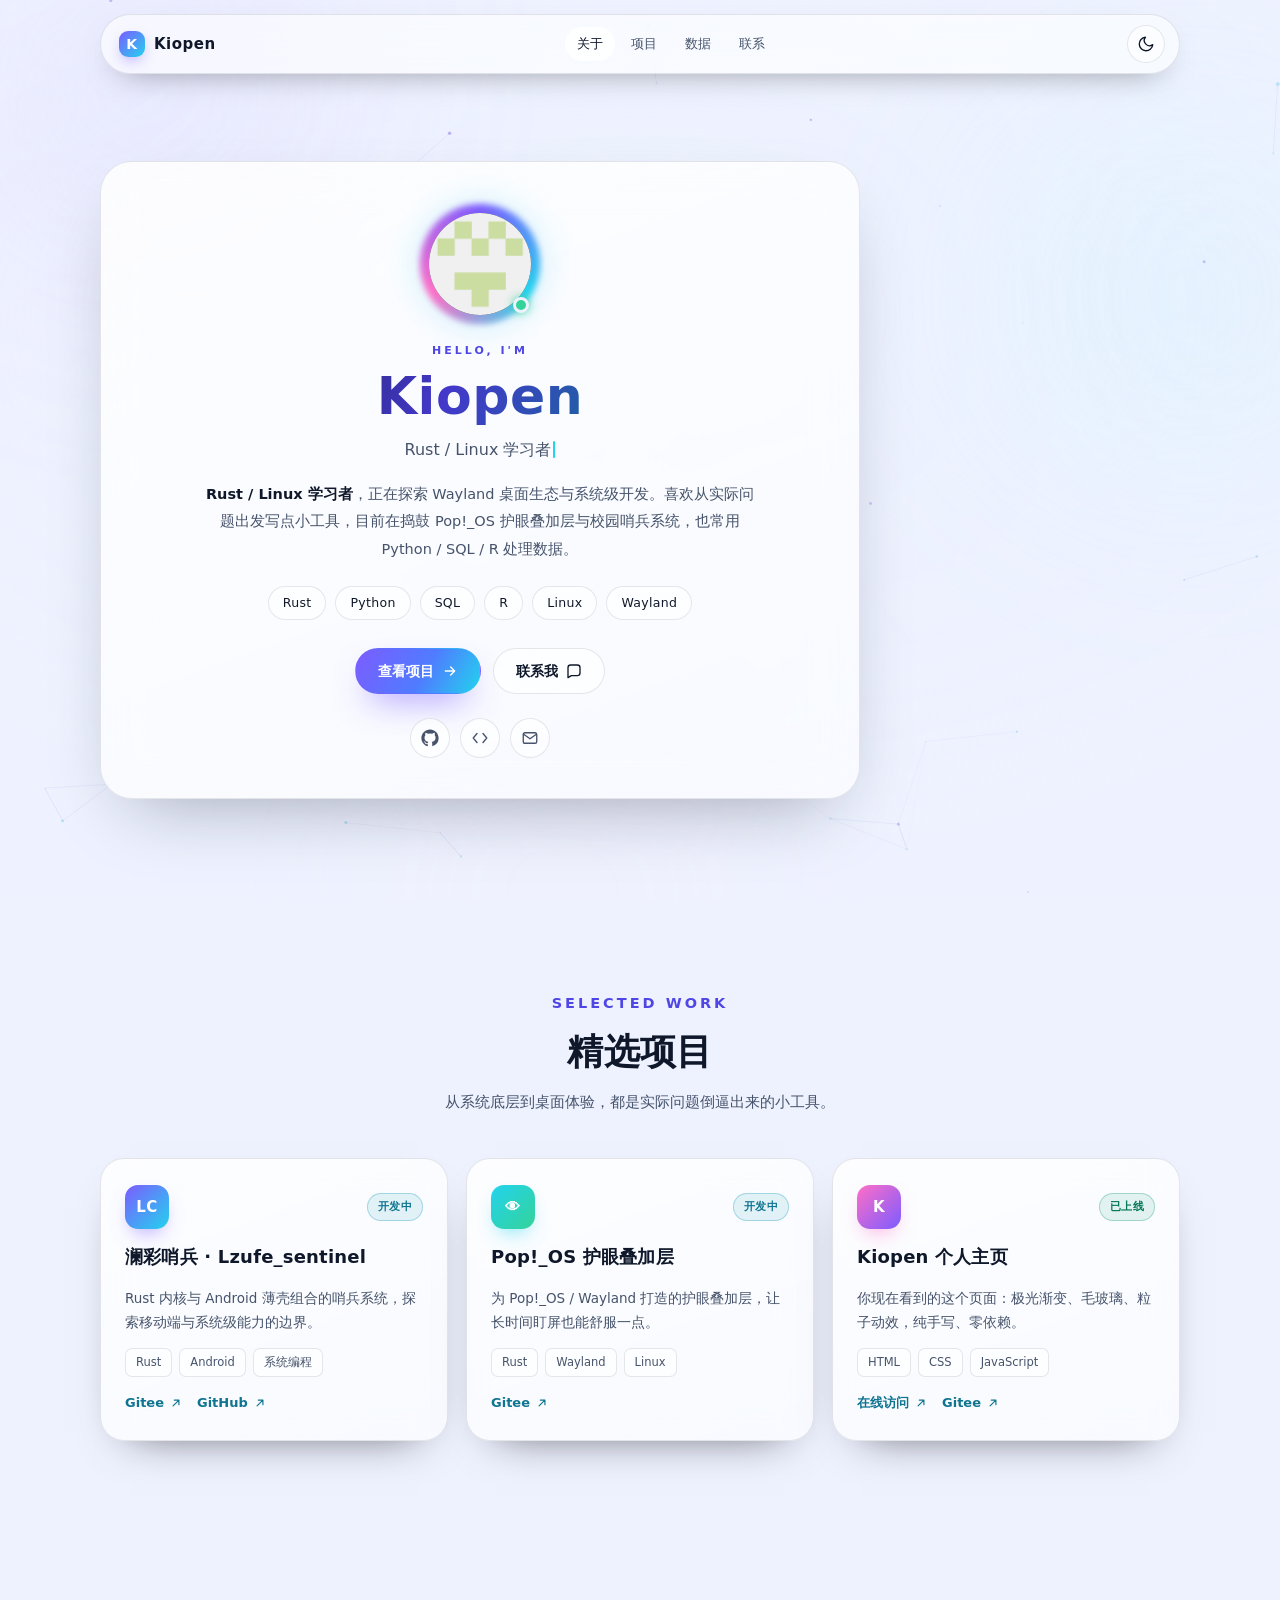
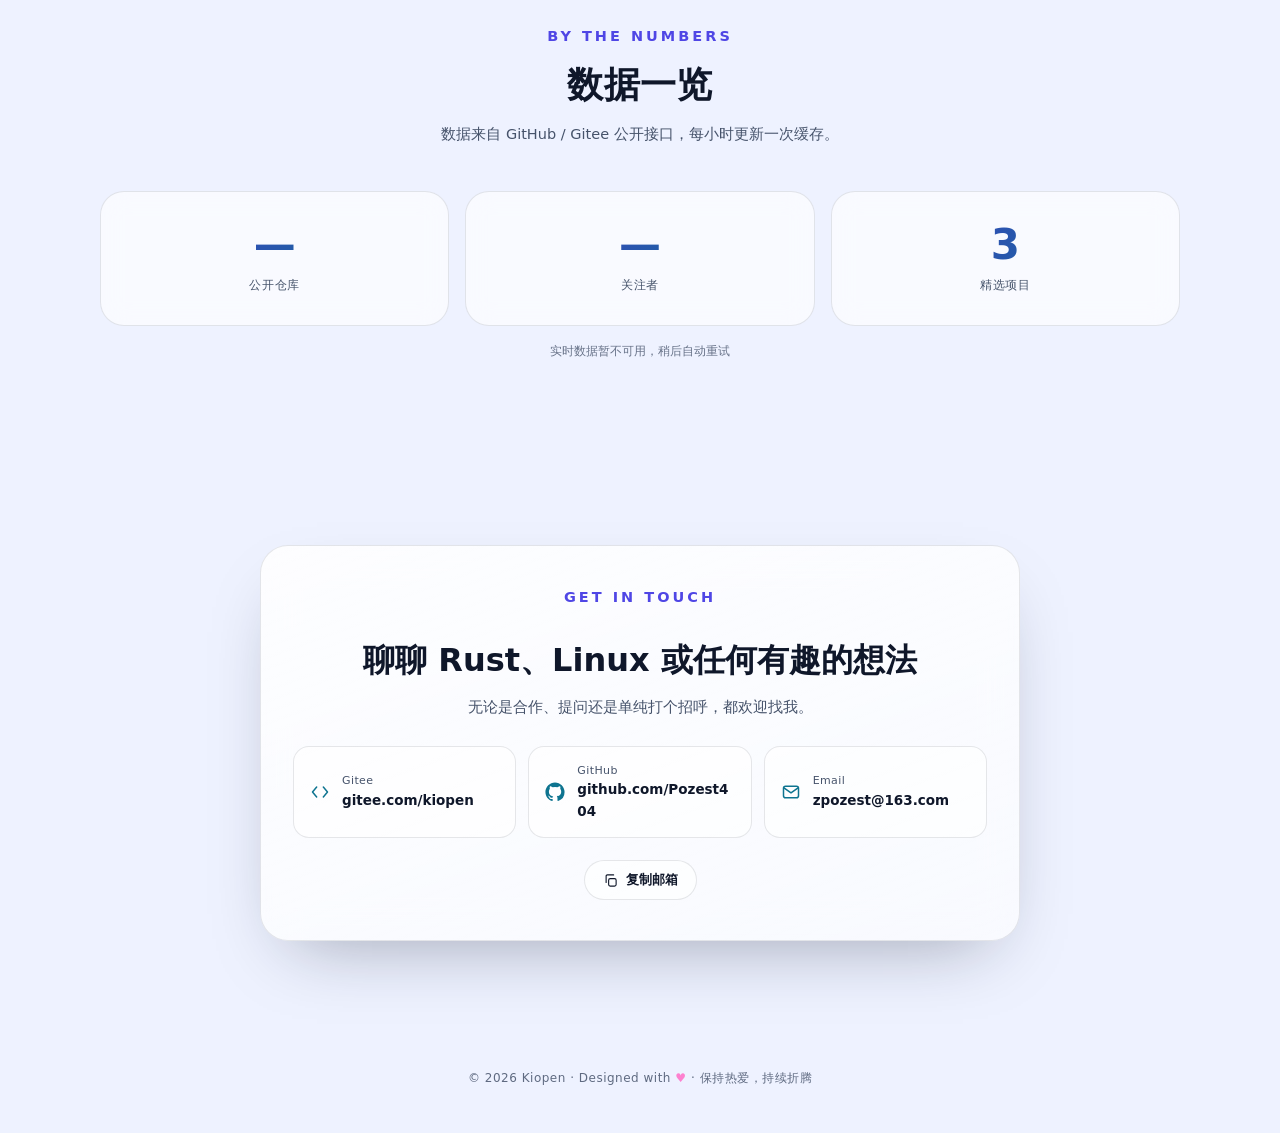
==== commit d8d80eb5: "feat: update workspace Co-authored-by: traeagent <traeagent@users.noreply.github.com>" ====
--- a/index.html
+++ b/index.html
@@ -14,11 +14,11 @@
 <meta property="og:title" content="Kiopen · Rust / Linux 学习者" />
 <meta property="og:description" content="探索 Wayland 桌面生态与系统级开发，喜欢从实际问题出发写点小工具。" />
 <meta property="og:url" content="https://kiopen.icu/" />
-<meta property="og:image" content="https://github.com/Pozest404.png?size=400" />
+<meta property="og:image" content="https://kiopen.icu/avatar.png" />
 <meta name="twitter:card" content="summary" />
 <meta name="twitter:title" content="Kiopen · Rust / Linux 学习者" />
 <meta name="twitter:description" content="探索 Wayland 桌面生态与系统级开发，喜欢从实际问题出发写点小工具。" />
-<meta name="twitter:image" content="https://github.com/Pozest404.png?size=400" />
+<meta name="twitter:image" content="https://kiopen.icu/avatar.png" />
 
 <link rel="icon" href="data:image/svg+xml,%3Csvg xmlns='http://www.w3.org/2000/svg' viewBox='0 0 64 64'%3E%3Cdefs%3E%3ClinearGradient id='g' x1='0' y1='0' x2='1' y2='1'%3E%3Cstop stop-color='%237c5cff'/%3E%3Cstop offset='1' stop-color='%2322d3ee'/%3E%3C/linearGradient%3E%3C/defs%3E%3Crect width='64' height='64' rx='16' fill='url(%23g)'/%3E%3Ctext x='32' y='45' font-family='Arial,sans-serif' font-size='36' font-weight='700' fill='white' text-anchor='middle'%3EK%3C/text%3E%3C/svg%3E" />
 
@@ -28,7 +28,7 @@
   "@type": "Person",
   "name": "Kiopen",
   "url": "https://kiopen.icu/",
-  "image": "https://github.com/Pozest404.png",
+  "image": "https://kiopen.icu/avatar.png",
   "jobTitle": "Rust / Linux 学习者",
   "knowsAbout": ["Rust", "Linux", "Wayland", "Python", "SQL", "R"],
   "sameAs": ["https://github.com/Pozest404", "https://gitee.com/kiopen"]
@@ -486,8 +486,8 @@
             <span class="avatar-ring" aria-hidden="true"></span>
             <div class="avatar-core">
               <span class="fallback" aria-hidden="true">K</span>
-              <!-- 想换成自己的照片：把 src 改成照片地址（如 avatar.jpg）即可 -->
-              <img src="https://github.com/Pozest404.png?size=240" alt="Kiopen 的头像" width="240" height="240" loading="eager" onerror="this.hidden=true" />
+              <!-- 想换成自己的照片：替换同目录下的 avatar.png 即可 -->
+              <img src="avatar.png" alt="Kiopen 的头像" width="420" height="420" loading="eager" onerror="this.hidden=true" />
             </div>
             <span class="avatar-status" aria-hidden="true" title="在线"></span>
           </div>
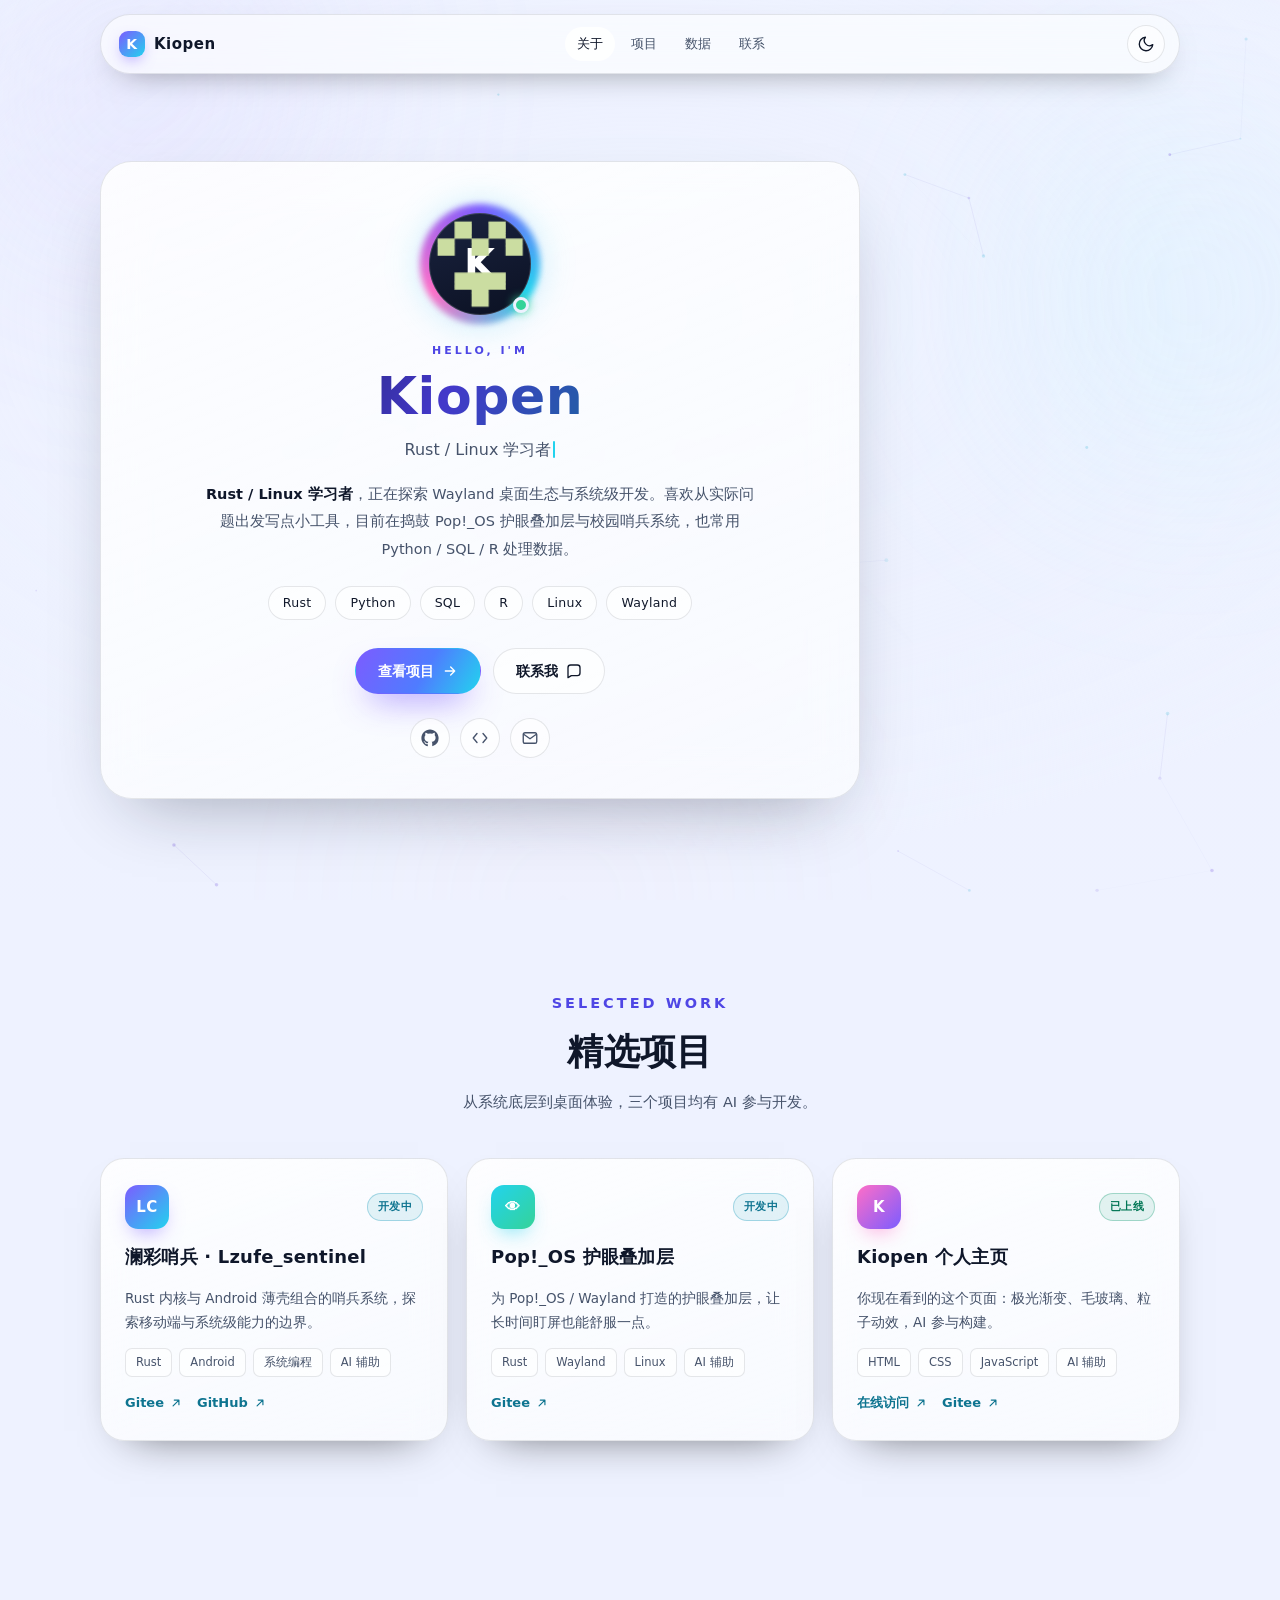
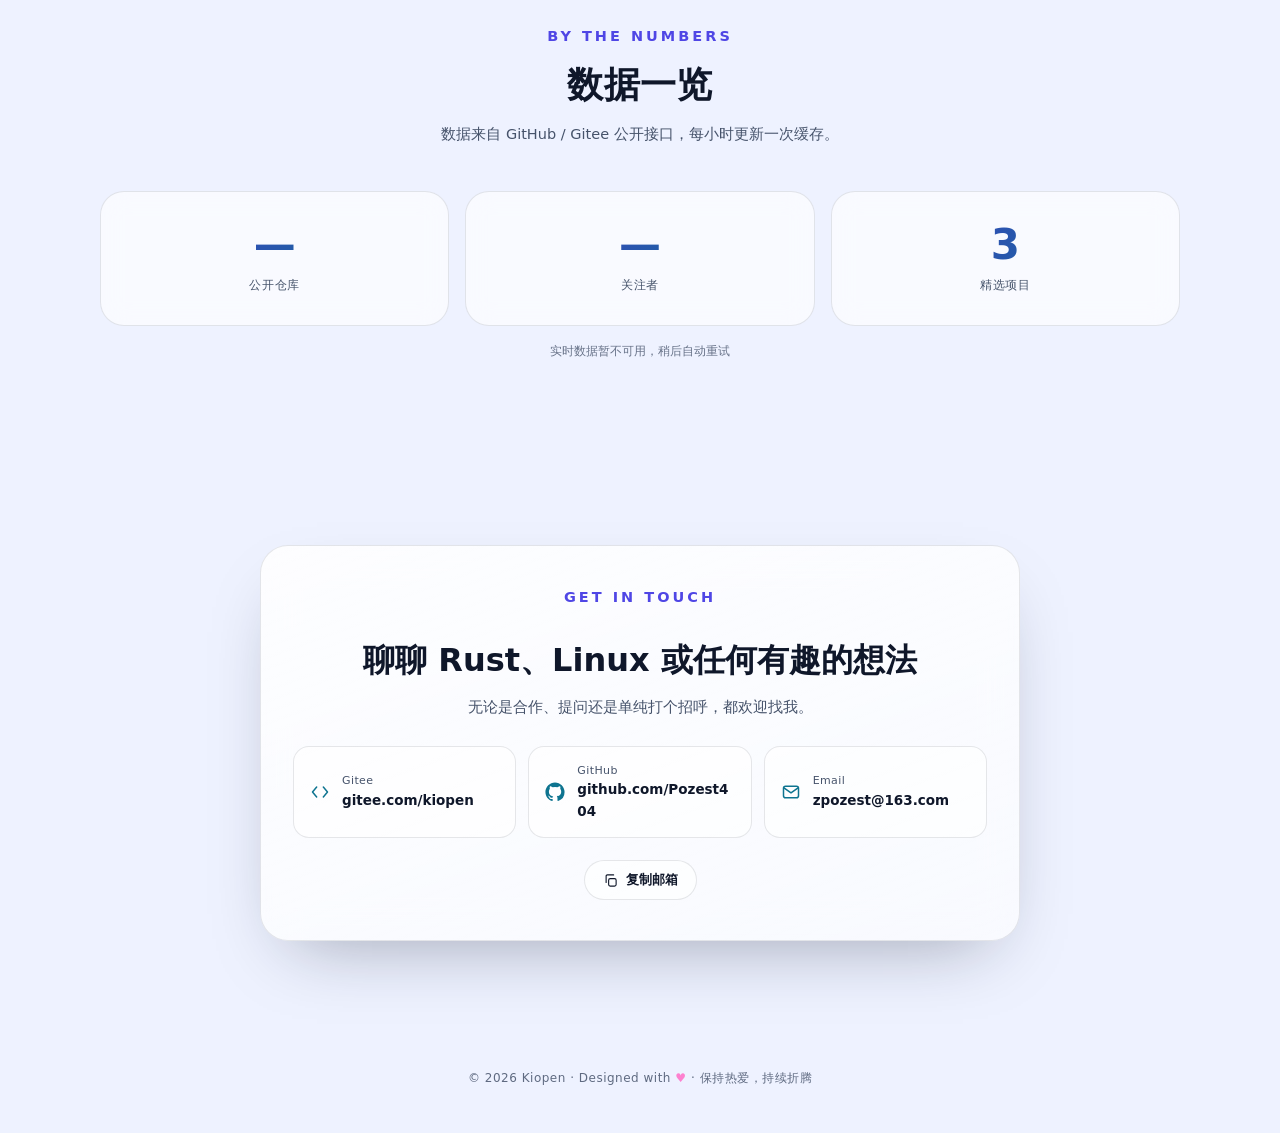
==== commit dd6ffb45: "feat: update workspace Co-authored-by: traeagent <traeagent@users.noreply.github.com>" ====
--- a/index.html
+++ b/index.html
@@ -541,7 +541,7 @@
         <div class="section-head reveal">
           <p class="eyebrow">Selected Work</p>
           <h2>精选项目</h2>
-          <p>从系统底层到桌面体验，都是实际问题倒逼出来的小工具。</p>
+          <p>从系统底层到桌面体验，三个项目均有 AI 参与开发。</p>
         </div>
 
         <div class="projects-grid">
@@ -552,7 +552,7 @@
             </div>
             <h3>澜彩哨兵 · Lzufe_sentinel</h3>
             <p>Rust 内核与 Android 薄壳组合的哨兵系统，探索移动端与系统级能力的边界。</p>
-            <div class="project-tags"><span>Rust</span><span>Android</span><span>系统编程</span></div>
+            <div class="project-tags"><span>Rust</span><span>Android</span><span>系统编程</span><span>AI 辅助</span></div>
             <div class="project-links">
               <a href="https://gitee.com/kiopen/Lzufe_sentinel" target="_blank" rel="noopener">Gitee
                 <svg viewBox="0 0 24 24" fill="none" stroke="currentColor" stroke-width="2" stroke-linecap="round" stroke-linejoin="round" aria-hidden="true"><path d="M7 17 17 7M9 7h8v8"></path></svg>
@@ -570,7 +570,7 @@
             </div>
             <h3>Pop!_OS 护眼叠加层</h3>
             <p>为 Pop!_OS / Wayland 打造的护眼叠加层，让长时间盯屏也能舒服一点。</p>
-            <div class="project-tags"><span>Rust</span><span>Wayland</span><span>Linux</span></div>
+            <div class="project-tags"><span>Rust</span><span>Wayland</span><span>Linux</span><span>AI 辅助</span></div>
             <div class="project-links">
               <a href="https://gitee.com/kiopen/pop-os-eye-protection" target="_blank" rel="noopener">Gitee
                 <svg viewBox="0 0 24 24" fill="none" stroke="currentColor" stroke-width="2" stroke-linecap="round" stroke-linejoin="round" aria-hidden="true"><path d="M7 17 17 7M9 7h8v8"></path></svg>
@@ -584,8 +584,8 @@
               <span class="badge">已上线</span>
             </div>
             <h3>Kiopen 个人主页</h3>
-            <p>你现在看到的这个页面：极光渐变、毛玻璃、粒子动效，纯手写、零依赖。</p>
-            <div class="project-tags"><span>HTML</span><span>CSS</span><span>JavaScript</span></div>
+            <p>你现在看到的这个页面：极光渐变、毛玻璃、粒子动效，AI 参与构建。</p>
+            <div class="project-tags"><span>HTML</span><span>CSS</span><span>JavaScript</span><span>AI 辅助</span></div>
             <div class="project-links">
               <a href="https://kiopen.icu/" target="_blank" rel="noopener">在线访问
                 <svg viewBox="0 0 24 24" fill="none" stroke="currentColor" stroke-width="2" stroke-linecap="round" stroke-linejoin="round" aria-hidden="true"><path d="M7 17 17 7M9 7h8v8"></path></svg>
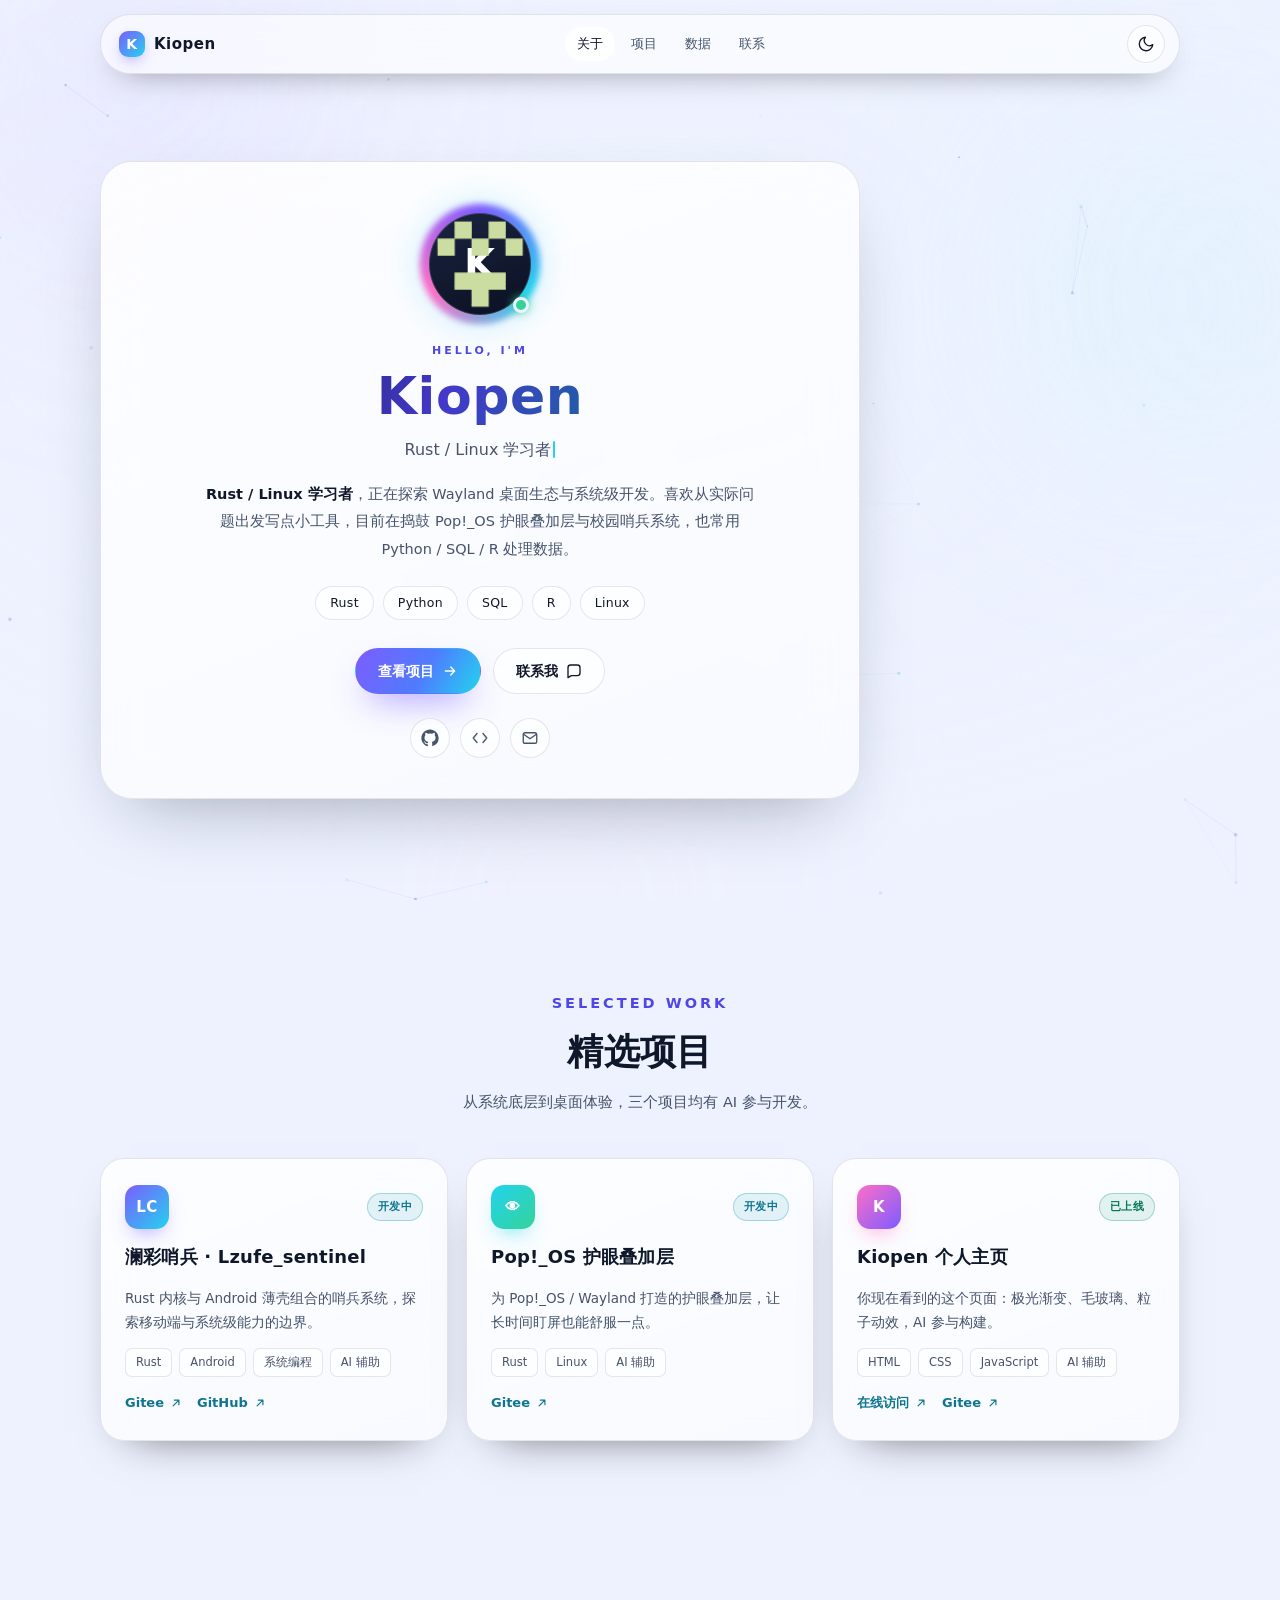
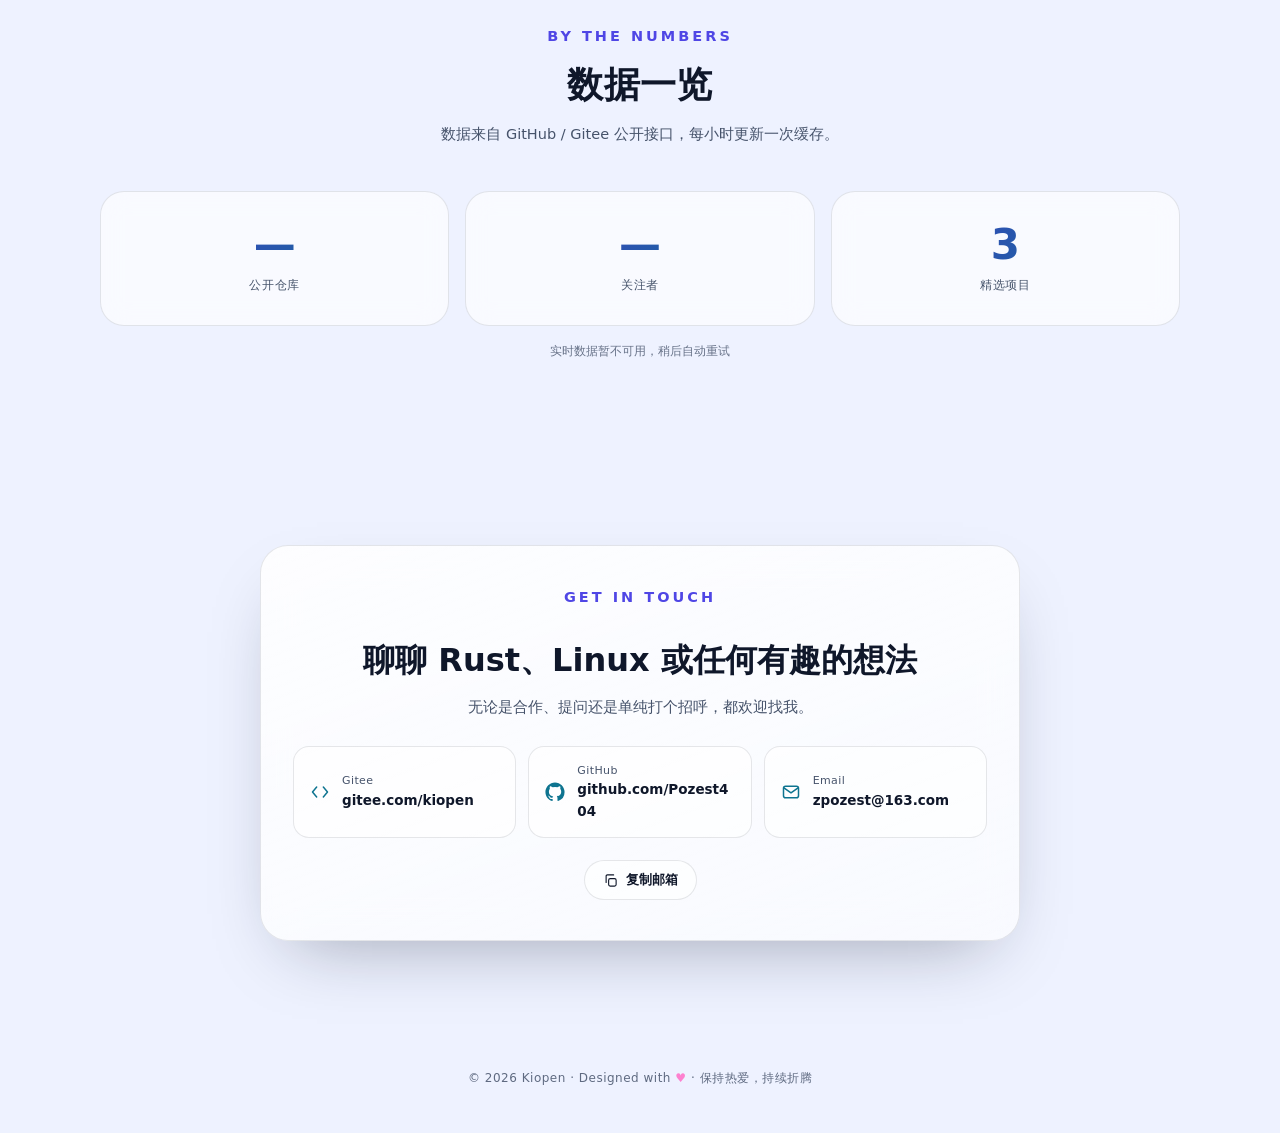
==== commit f794e0ce: "feat: update workspace Co-authored-by: traeagent <traeagent@users.noreply.github.com>" ====
--- a/index.html
+++ b/index.html
@@ -506,7 +506,6 @@
             <span>SQL</span>
             <span>R</span>
             <span>Linux</span>
-            <span>Wayland</span>
           </div>
 
           <div class="cta">
@@ -570,7 +569,7 @@
             </div>
             <h3>Pop!_OS 护眼叠加层</h3>
             <p>为 Pop!_OS / Wayland 打造的护眼叠加层，让长时间盯屏也能舒服一点。</p>
-            <div class="project-tags"><span>Rust</span><span>Wayland</span><span>Linux</span><span>AI 辅助</span></div>
+            <div class="project-tags"><span>Rust</span><span>Linux</span><span>AI 辅助</span></div>
             <div class="project-links">
               <a href="https://gitee.com/kiopen/pop-os-eye-protection" target="_blank" rel="noopener">Gitee
                 <svg viewBox="0 0 24 24" fill="none" stroke="currentColor" stroke-width="2" stroke-linecap="round" stroke-linejoin="round" aria-hidden="true"><path d="M7 17 17 7M9 7h8v8"></path></svg>
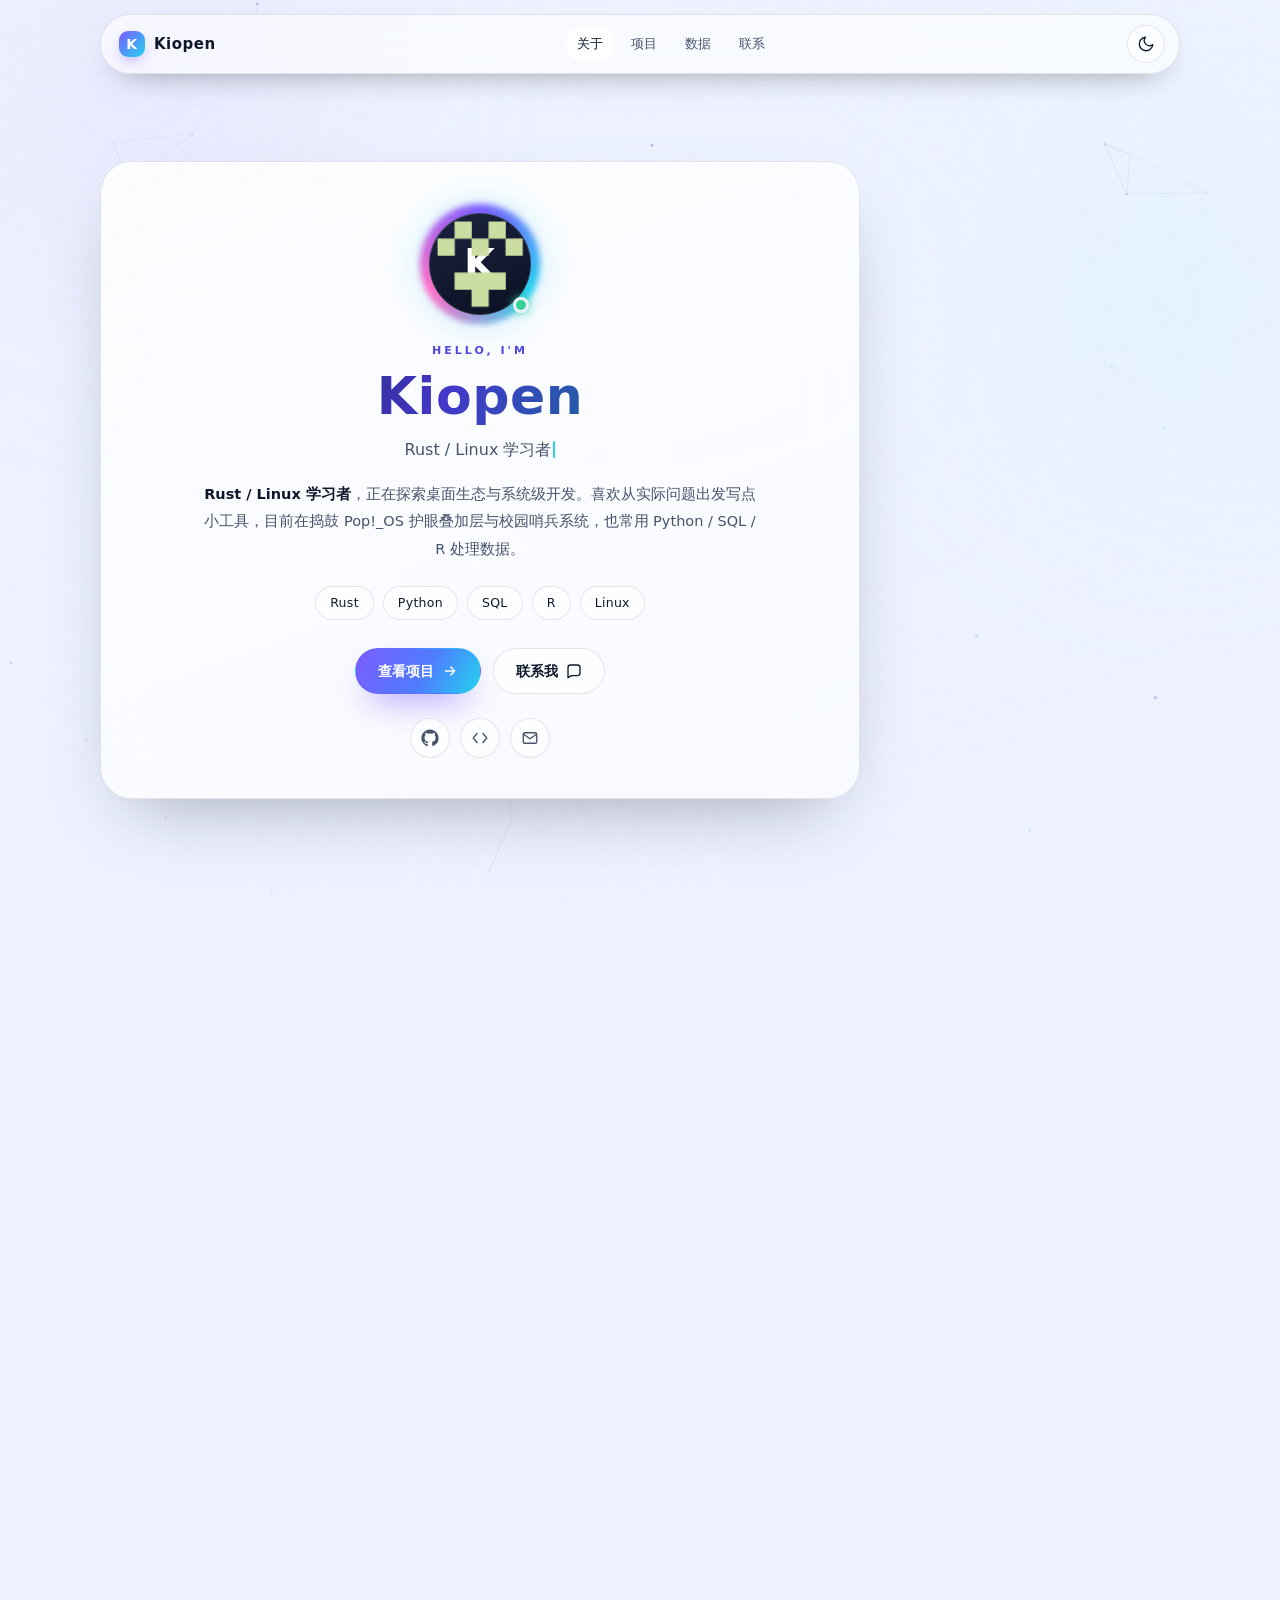
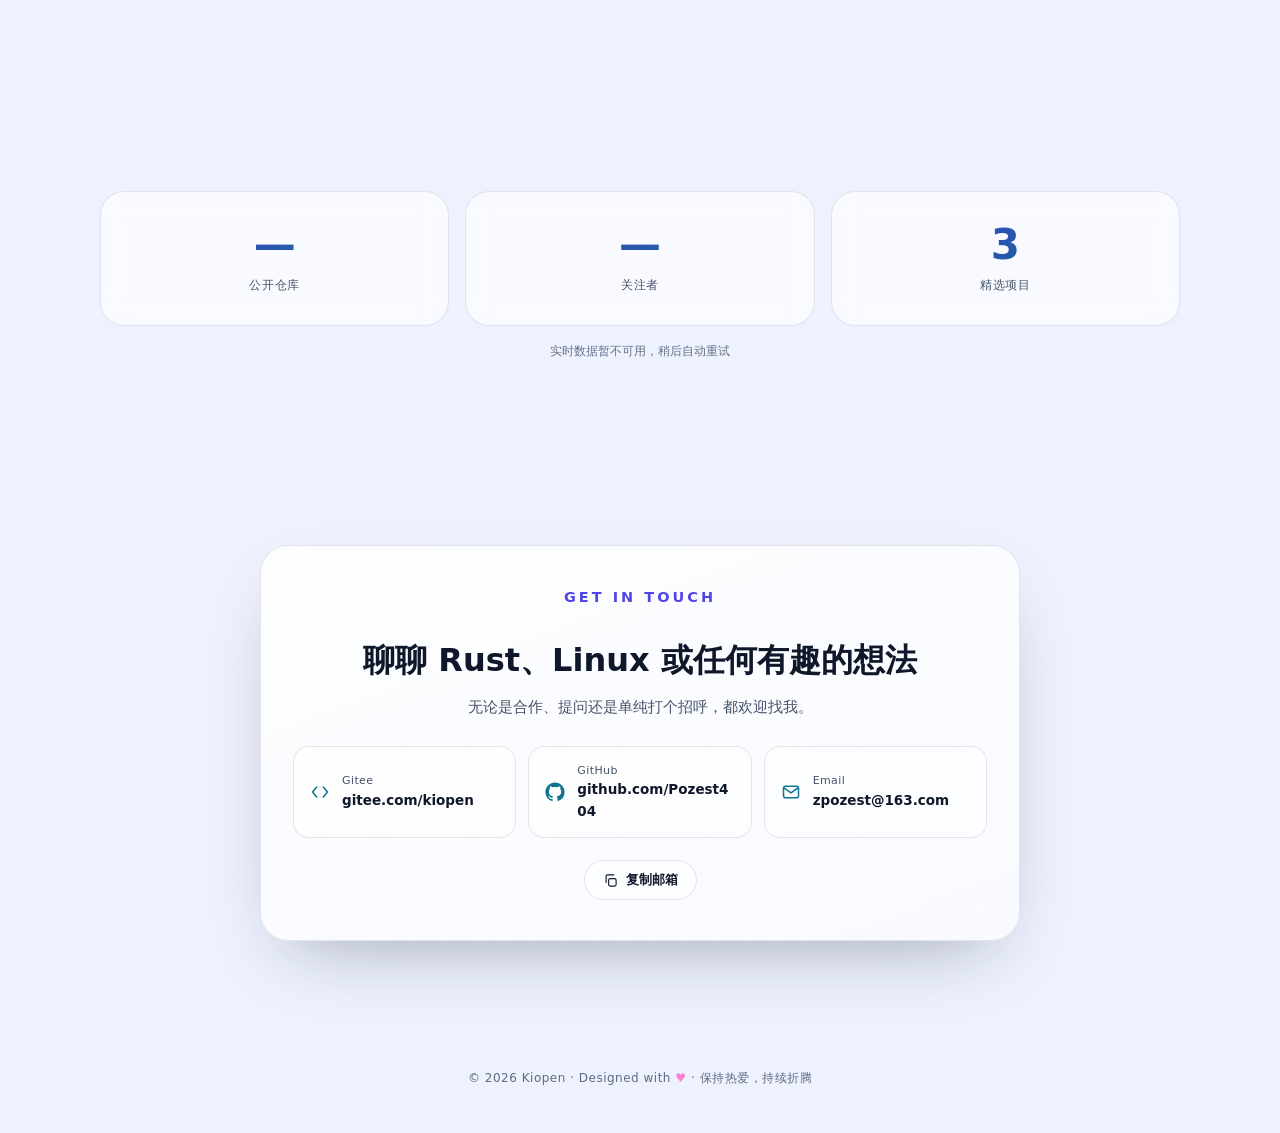
==== commit 590b2d34: "feat: update workspace Co-authored-by: traeagent <traeagent@users.noreply.github.com>" ====
--- a/index.html
+++ b/index.html
@@ -5,19 +5,19 @@
 <meta name="viewport" content="width=device-width, initial-scale=1.0" />
 <meta name="color-scheme" content="dark light" />
 <title>Kiopen · Rust / Linux 学习者</title>
-<meta name="description" content="Kiopen 的个人主页 —— Rust / Linux 学习者，探索 Wayland 桌面生态与系统级开发，捣鼓 Pop!_OS 护眼叠加层与校园哨兵系统。" />
+<meta name="description" content="Kiopen 的个人主页 —— Rust / Linux 学习者，探索桌面生态与系统级开发，捣鼓 Pop!_OS 护眼叠加层与校园哨兵系统。" />
 <meta name="author" content="Kiopen" />
-<meta name="keywords" content="Kiopen, Rust, Linux, Wayland, Pop!_OS, 个人主页, Pozest404" />
+<meta name="keywords" content="Kiopen, Rust, Linux, Pop!_OS, 个人主页, Pozest404" />
 <link rel="canonical" href="https://kiopen.icu/" />
 
 <meta property="og:type" content="website" />
 <meta property="og:title" content="Kiopen · Rust / Linux 学习者" />
-<meta property="og:description" content="探索 Wayland 桌面生态与系统级开发，喜欢从实际问题出发写点小工具。" />
+<meta property="og:description" content="探索桌面生态与系统级开发，喜欢从实际问题出发写点小工具。" />
 <meta property="og:url" content="https://kiopen.icu/" />
 <meta property="og:image" content="https://kiopen.icu/avatar.png" />
 <meta name="twitter:card" content="summary" />
 <meta name="twitter:title" content="Kiopen · Rust / Linux 学习者" />
-<meta name="twitter:description" content="探索 Wayland 桌面生态与系统级开发，喜欢从实际问题出发写点小工具。" />
+<meta name="twitter:description" content="探索桌面生态与系统级开发，喜欢从实际问题出发写点小工具。" />
 <meta name="twitter:image" content="https://kiopen.icu/avatar.png" />
 
 <link rel="icon" href="data:image/svg+xml,%3Csvg xmlns='http://www.w3.org/2000/svg' viewBox='0 0 64 64'%3E%3Cdefs%3E%3ClinearGradient id='g' x1='0' y1='0' x2='1' y2='1'%3E%3Cstop stop-color='%237c5cff'/%3E%3Cstop offset='1' stop-color='%2322d3ee'/%3E%3C/linearGradient%3E%3C/defs%3E%3Crect width='64' height='64' rx='16' fill='url(%23g)'/%3E%3Ctext x='32' y='45' font-family='Arial,sans-serif' font-size='36' font-weight='700' fill='white' text-anchor='middle'%3EK%3C/text%3E%3C/svg%3E" />
@@ -30,7 +30,7 @@
   "url": "https://kiopen.icu/",
   "image": "https://kiopen.icu/avatar.png",
   "jobTitle": "Rust / Linux 学习者",
-  "knowsAbout": ["Rust", "Linux", "Wayland", "Python", "SQL", "R"],
+  "knowsAbout": ["Rust", "Linux", "Python", "SQL", "R"],
   "sameAs": ["https://github.com/Pozest404", "https://gitee.com/kiopen"]
 }
 </script>
@@ -497,7 +497,7 @@
           <p class="typing"><span id="type">Rust / Linux 学习者</span><span class="caret" aria-hidden="true"></span></p>
 
           <p class="hero-desc">
-            <strong>Rust / Linux 学习者</strong>，正在探索 Wayland 桌面生态与系统级开发。喜欢从实际问题出发写点小工具，目前在捣鼓 Pop!_OS 护眼叠加层与校园哨兵系统，也常用 Python / SQL / R 处理数据。
+            <strong>Rust / Linux 学习者</strong>，正在探索桌面生态与系统级开发。喜欢从实际问题出发写点小工具，目前在捣鼓 Pop!_OS 护眼叠加层与校园哨兵系统，也常用 Python / SQL / R 处理数据。
           </p>
 
           <div class="tags" aria-label="技术标签">
@@ -568,7 +568,7 @@
               <span class="badge dev">开发中</span>
             </div>
             <h3>Pop!_OS 护眼叠加层</h3>
-            <p>为 Pop!_OS / Wayland 打造的护眼叠加层，让长时间盯屏也能舒服一点。</p>
+            <p>为 Pop!_OS 打造的护眼叠加层，让长时间盯屏也能舒服一点。</p>
             <div class="project-tags"><span>Rust</span><span>Linux</span><span>AI 辅助</span></div>
             <div class="project-links">
               <a href="https://gitee.com/kiopen/pop-os-eye-protection" target="_blank" rel="noopener">Gitee
@@ -693,7 +693,7 @@
       (function () {
         var el = document.getElementById('type');
         if (!el) return;
-        var phrases = ['Rust / Linux 学习者', '探索 Wayland 桌面生态', 'Python · SQL · R', '把想法写成小工具'];
+        var phrases = ['Rust / Linux 学习者', '探索桌面生态', 'Python · SQL · R', '把想法写成小工具'];
         if (reduce) { el.textContent = phrases[0]; return; }
         var pi = 0, ci = 0, deleting = false;
         el.textContent = '';
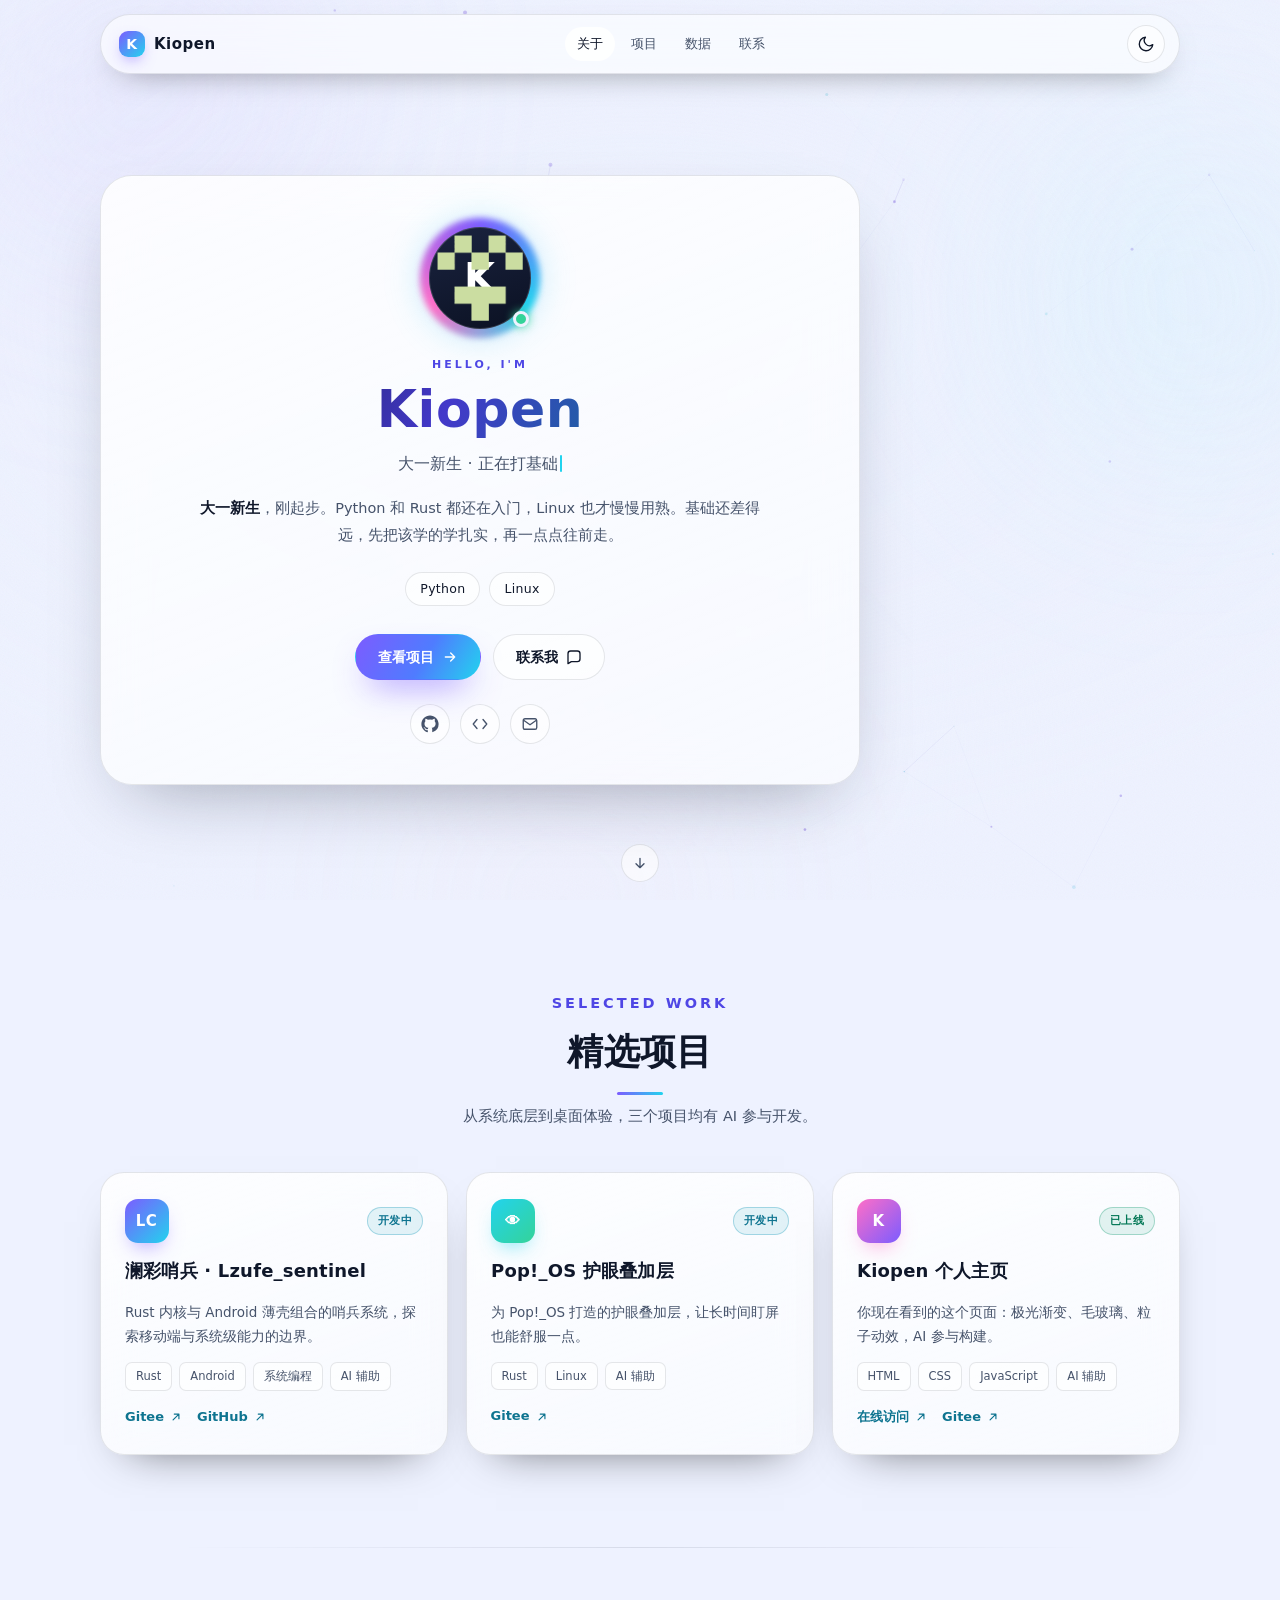
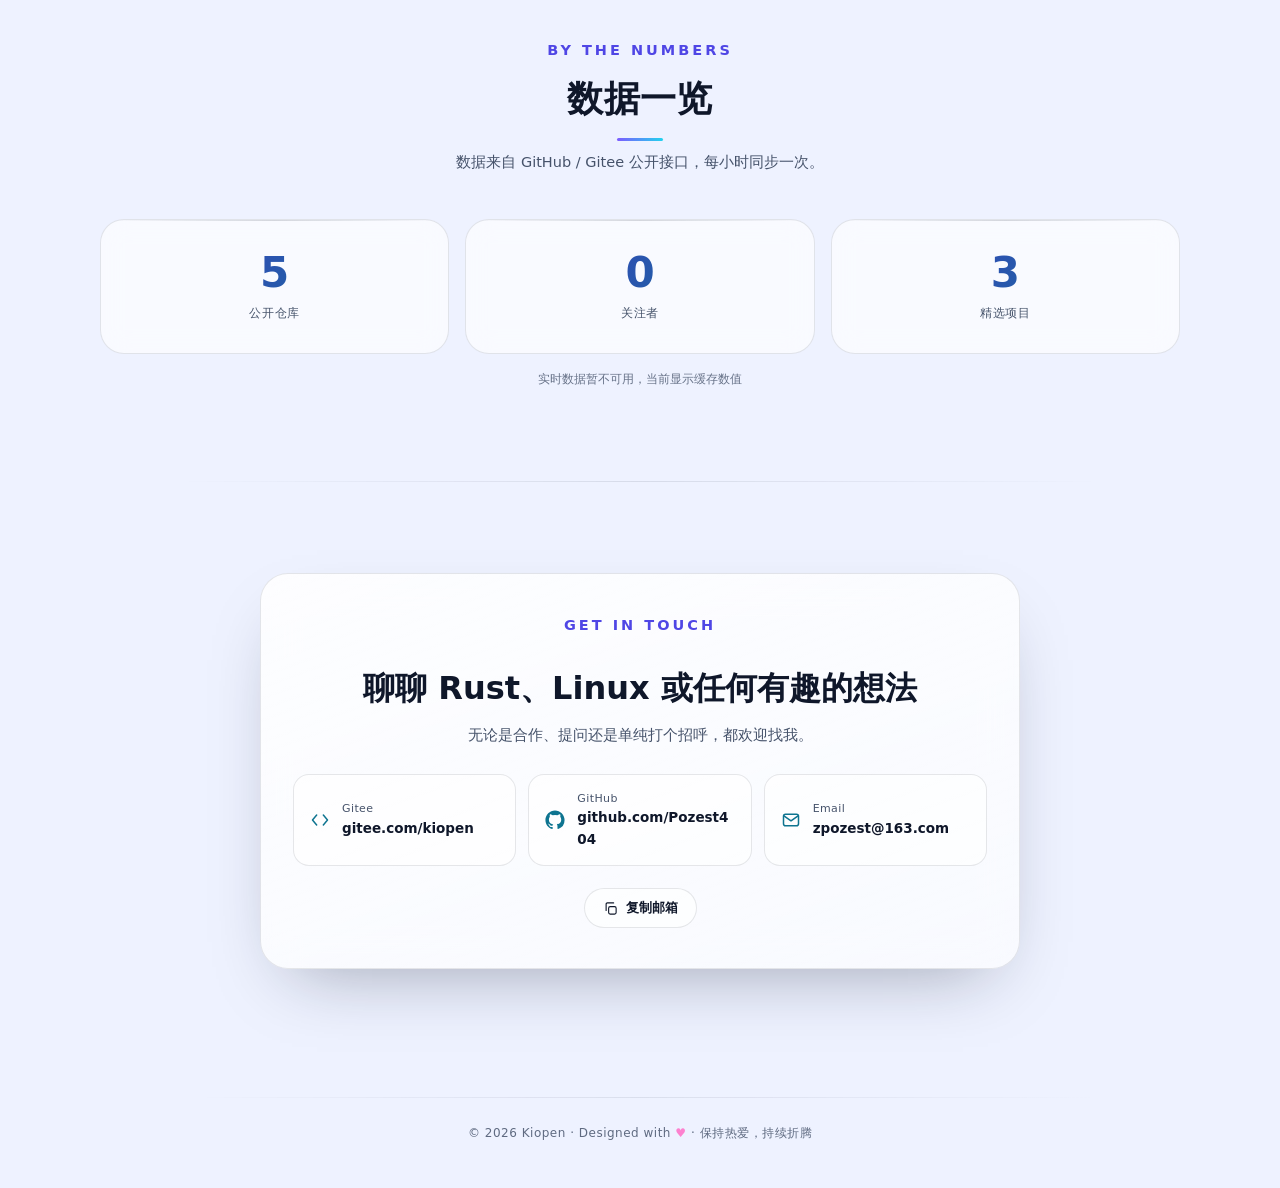
==== commit 248b0f74: "feat: update workspace Co-authored-by: traeagent <traeagent@users.noreply.github.com>" ====
--- a/index.html
+++ b/index.html
@@ -4,20 +4,34 @@
 <meta charset="UTF-8" />
 <meta name="viewport" content="width=device-width, initial-scale=1.0" />
 <meta name="color-scheme" content="dark light" />
-<title>Kiopen · Rust / Linux 学习者</title>
-<meta name="description" content="Kiopen 的个人主页 —— Rust / Linux 学习者，探索桌面生态与系统级开发，捣鼓 Pop!_OS 护眼叠加层与校园哨兵系统。" />
+<meta name="theme-color" id="themeColor" content="#060912" />
+<script>
+  /* 尽早应用主题，避免深色闪屏 */
+  (function () {
+    try {
+      var t = localStorage.getItem('kiopen-theme');
+      if (!t) t = window.matchMedia('(prefers-color-scheme: light)').matches ? 'light' : 'dark';
+      document.documentElement.setAttribute('data-theme', t);
+      document.documentElement.style.colorScheme = t;
+    } catch (e) {}
+  })();
+</script>
+<title>Kiopen · 大一新生，正在学编程</title>
+<meta name="description" content="Kiopen 的个人主页 —— 大一新生，刚开始学编程，Python 和 Rust 都在入门，还在慢慢熟悉 Linux。" />
 <meta name="author" content="Kiopen" />
 <meta name="keywords" content="Kiopen, Rust, Linux, Pop!_OS, 个人主页, Pozest404" />
 <link rel="canonical" href="https://kiopen.icu/" />
+<link rel="manifest" href="/manifest.webmanifest" />
+<link rel="apple-touch-icon" href="/avatar.png" />
 
 <meta property="og:type" content="website" />
-<meta property="og:title" content="Kiopen · Rust / Linux 学习者" />
-<meta property="og:description" content="探索桌面生态与系统级开发，喜欢从实际问题出发写点小工具。" />
+<meta property="og:title" content="Kiopen · 大一新生，正在学编程" />
+<meta property="og:description" content="大一新生，刚开始学编程，Python 和 Rust 都还在入门阶段。" />
 <meta property="og:url" content="https://kiopen.icu/" />
 <meta property="og:image" content="https://kiopen.icu/avatar.png" />
 <meta name="twitter:card" content="summary" />
-<meta name="twitter:title" content="Kiopen · Rust / Linux 学习者" />
-<meta name="twitter:description" content="探索桌面生态与系统级开发，喜欢从实际问题出发写点小工具。" />
+<meta name="twitter:title" content="Kiopen · 大一新生，正在学编程" />
+<meta name="twitter:description" content="大一新生，刚开始学编程，Python 和 Rust 都还在入门阶段。" />
 <meta name="twitter:image" content="https://kiopen.icu/avatar.png" />
 
 <link rel="icon" href="data:image/svg+xml,%3Csvg xmlns='http://www.w3.org/2000/svg' viewBox='0 0 64 64'%3E%3Cdefs%3E%3ClinearGradient id='g' x1='0' y1='0' x2='1' y2='1'%3E%3Cstop stop-color='%237c5cff'/%3E%3Cstop offset='1' stop-color='%2322d3ee'/%3E%3C/linearGradient%3E%3C/defs%3E%3Crect width='64' height='64' rx='16' fill='url(%23g)'/%3E%3Ctext x='32' y='45' font-family='Arial,sans-serif' font-size='36' font-weight='700' fill='white' text-anchor='middle'%3EK%3C/text%3E%3C/svg%3E" />
@@ -29,8 +43,8 @@
   "name": "Kiopen",
   "url": "https://kiopen.icu/",
   "image": "https://kiopen.icu/avatar.png",
-  "jobTitle": "Rust / Linux 学习者",
-  "knowsAbout": ["Rust", "Linux", "Python", "SQL", "R"],
+  "jobTitle": "大一新生",
+  "knowsAbout": ["Python", "Linux"],
   "sameAs": ["https://github.com/Pozest404", "https://gitee.com/kiopen"]
 }
 </script>
@@ -158,6 +172,36 @@
   [data-theme="light"] .theme-btn .sun { display: none; }
   [data-theme="light"] .theme-btn .moon { display: block; }
 
+  /* 移动端菜单按钮 */
+  .nav-toggle {
+    display: none; width: 38px; height: 38px; flex: none; place-items: center;
+    border-radius: 50%; border: 1px solid var(--border); background: var(--card);
+    color: var(--text); cursor: pointer;
+    transition: transform 0.25s ease, background 0.25s ease, border-color 0.25s ease;
+  }
+  .nav-toggle:hover { border-color: var(--border-strong); }
+  .nav-toggle svg { width: 18px; height: 18px; }
+  [data-theme="light"] .nav-toggle { color: #0f172a; }
+
+  /* 滚动进度条 */
+  .progress {
+    position: fixed; top: 0; left: 0; z-index: 60;
+    width: 0; height: 2px;
+    background: linear-gradient(90deg, var(--accent-1), var(--accent-2));
+    box-shadow: 0 0 12px rgba(124, 92, 255, 0.85);
+  }
+
+  .nav.scrolled {
+    box-shadow: 0 18px 44px -24px rgba(0, 0, 0, 0.85), 0 1px 0 rgba(255, 255, 255, 0.06) inset;
+  }
+
+  /* 背景细颗粒，让渐变更耐看 */
+  body::after {
+    content: ""; position: fixed; inset: 0; z-index: 1; pointer-events: none;
+    opacity: 0.035;
+    background-image: url("data:image/svg+xml,%3Csvg xmlns='http://www.w3.org/2000/svg' width='120' height='120'%3E%3Cfilter id='n'%3E%3CfeTurbulence type='fractalNoise' baseFrequency='0.9' numOctaves='2'/%3E%3C/filter%3E%3Crect width='120' height='120' filter='url(%23n)'/%3E%3C/svg%3E");
+  }
+
   /* ===== 布局容器 ===== */
   .wrap { position: relative; z-index: 2; width: min(var(--maxw), calc(100vw - 36px)); margin: 0 auto; }
   main { position: relative; z-index: 2; }
@@ -165,6 +209,7 @@
 
   /* ===== Hero ===== */
   .hero {
+    position: relative;
     min-height: 100vh; min-height: 100svh;
     display: flex; flex-direction: column; align-items: center; justify-content: center;
     text-align: center; padding: 130px 0 70px;
@@ -189,6 +234,7 @@
     opacity: 0; transition: opacity 0.35s ease;
   }
   .hero-card:hover::before { opacity: 1; }
+  .hero-card.tilting { transition: none; }
 
   .avatar { position: relative; width: 112px; height: 112px; margin: 0 auto 22px; isolation: isolate; }
   .avatar-halo {
@@ -245,6 +291,7 @@
 
   .cta { display: flex; flex-wrap: wrap; justify-content: center; gap: 12px; margin-top: 28px; }
   .btn {
+    position: relative; overflow: hidden;
     display: inline-flex; align-items: center; gap: 8px;
     padding: 11px 22px; border-radius: 999px; font-size: 14px; font-weight: 600;
     text-decoration: none; cursor: pointer; border: 1px solid transparent;
@@ -256,6 +303,12 @@
     box-shadow: 0 16px 34px -14px rgba(124, 92, 255, 0.85);
   }
   .btn-primary:hover { transform: translateY(-3px); box-shadow: 0 22px 40px -14px rgba(124, 92, 255, 0.95); }
+  .btn::after {
+    content: ""; position: absolute; top: 0; left: -130%; width: 60%; height: 100%;
+    background: linear-gradient(100deg, transparent, rgba(255, 255, 255, 0.38), transparent);
+    transform: skewX(-18deg); transition: left 0.6s ease; pointer-events: none;
+  }
+  .btn:hover::after { left: 140%; }
   .btn-ghost { color: var(--text); background: var(--card); border-color: var(--border); }
   .btn-ghost:hover { transform: translateY(-3px); background: var(--card-strong); border-color: var(--border-strong); }
 
@@ -268,10 +321,35 @@
   .socials a:hover { transform: translateY(-3px); color: var(--text); background: var(--card-strong); border-color: var(--border-strong); }
   .socials a svg { width: 18px; height: 18px; }
 
+  .scroll-hint {
+    position: absolute; left: 50%; bottom: 18px; transform: translateX(-50%);
+    display: grid; place-items: center; width: 38px; height: 38px; border-radius: 50%;
+    color: var(--muted); background: var(--card); border: 1px solid var(--border);
+    transition: color 0.22s ease, border-color 0.22s ease;
+  }
+  .scroll-hint:hover { color: var(--text); border-color: var(--border-strong); }
+  .scroll-hint svg { width: 16px; height: 16px; animation: nudge 1.9s ease-in-out infinite; }
+  @keyframes nudge { 0%, 100% { transform: translateY(-2px); } 50% { transform: translateY(3px); } }
+  @media (max-width: 720px) { .scroll-hint { display: none; } }
+
   /* ===== 通用 section ===== */
-  .section { padding: 92px 0; }
+  .section { position: relative; padding: 92px 0; }
+  .section + .section::before {
+    content: ""; position: absolute; top: 0; left: 50%; transform: translateX(-50%);
+    width: min(920px, calc(100% - 48px)); height: 1px;
+    background: linear-gradient(90deg, transparent, var(--border), transparent);
+  }
   .section-head { text-align: center; max-width: 620px; margin: 0 auto 44px; }
-  .section-head h2 { font-size: clamp(26px, 4vw, 36px); font-weight: 800; letter-spacing: 0.3px; margin-bottom: 10px; }
+  .section-head h2 {
+    position: relative; padding-bottom: 14px;
+    font-size: clamp(26px, 4vw, 36px); font-weight: 800; letter-spacing: 0.3px; margin-bottom: 10px;
+    text-wrap: balance;
+  }
+  .section-head h2::after {
+    content: ""; position: absolute; left: 50%; bottom: 0; transform: translateX(-50%);
+    width: 46px; height: 3px; border-radius: 999px;
+    background: linear-gradient(90deg, var(--accent-1), var(--accent-2));
+  }
   .section-head p { color: var(--muted); font-size: 14.5px; }
 
   /* ===== 项目卡片 ===== */
@@ -288,9 +366,9 @@
     overflow: hidden;
   }
   .project::after {
-    content: ""; position: absolute; inset: auto -40% -60% auto; width: 220px; height: 220px; border-radius: 50%;
-    background: radial-gradient(circle, rgba(124, 92, 255, 0.34), transparent 68%);
-    filter: blur(20px); opacity: 0; transition: opacity 0.35s ease; pointer-events: none;
+    content: ""; position: absolute; inset: 0; border-radius: inherit;
+    background: radial-gradient(340px circle at var(--px, 50%) var(--py, 0%), rgba(124, 92, 255, 0.26), transparent 62%);
+    opacity: 0; transition: opacity 0.35s ease; pointer-events: none;
   }
   .project:hover { transform: translateY(-6px); border-color: var(--border-strong); box-shadow: 0 30px 60px -30px rgba(0, 0, 0, 0.8); }
   .project:hover::after { opacity: 1; }
@@ -327,12 +405,18 @@
   /* ===== 数据统计 ===== */
   .stats-grid { display: grid; grid-template-columns: repeat(3, 1fr); gap: 16px; }
   .stat-card {
+    position: relative; overflow: hidden;
     padding: 30px 18px; text-align: center; border-radius: var(--radius);
     background: var(--card); border: 1px solid var(--border);
     -webkit-backdrop-filter: blur(14px); backdrop-filter: blur(14px);
     transition: transform 0.25s ease, border-color 0.25s ease;
   }
   .stat-card:hover { transform: translateY(-4px); border-color: var(--border-strong); }
+  .stat-card::before {
+    content: ""; position: absolute; inset: 0 0 auto; height: 1px;
+    background: linear-gradient(90deg, transparent, rgba(255, 255, 255, 0.34), transparent);
+  }
+  [data-theme="light"] .stat-card::before { background: linear-gradient(90deg, transparent, rgba(15, 23, 42, 0.16), transparent); }
   .stat-card b {
     display: block; font-size: clamp(30px, 5vw, 42px); line-height: 1.1; font-weight: 800;
     background: linear-gradient(120deg, #a5b4fc, #67e8f9);
@@ -378,6 +462,10 @@
     padding: 36px 18px 44px; text-align: center;
     font-size: 12px; letter-spacing: 0.5px; color: var(--muted); opacity: 0.85;
   }
+  footer::before {
+    content: ""; display: block; width: min(920px, 100%); height: 1px; margin: 0 auto 26px;
+    background: linear-gradient(90deg, transparent, var(--border), transparent);
+  }
   footer .heart { color: var(--accent-3); }
 
   /* ===== 返回顶部 ===== */
@@ -419,11 +507,23 @@
   /* ===== 响应式 ===== */
   @media (max-width: 720px) {
     .nav { top: 10px; padding: 8px 10px 8px 12px; }
-    .nav-links { display: none; }
+    .nav-links {
+      display: none;
+      position: absolute; top: calc(100% + 8px); left: 0; right: 0;
+      flex-direction: column; align-items: stretch; gap: 2px; padding: 10px;
+      border-radius: 22px; background: var(--nav-bg); border: 1px solid var(--border);
+      -webkit-backdrop-filter: blur(18px) saturate(150%);
+      backdrop-filter: blur(18px) saturate(150%);
+      box-shadow: 0 18px 40px -22px rgba(0, 0, 0, 0.7);
+    }
+    .nav-links.open { display: flex; }
+    .nav-links a { padding: 11px 14px; font-size: 14px; }
+    .nav-toggle { display: grid; }
     .hero { padding: 110px 0 50px; }
     .hero-card { padding: 36px 22px 32px; border-radius: 26px; }
     .section { padding: 70px 0; }
-    .stats-grid { grid-template-columns: 1fr; }
+    .stats-grid { grid-template-columns: repeat(2, 1fr); }
+    .stats-grid .stat-card:last-child:nth-child(odd) { grid-column: span 2; }
     .stat-card { padding: 22px 18px; }
     .contact-card { padding: 30px 20px; }
   }
@@ -446,6 +546,7 @@
 </head>
 <body>
   <a class="skip" href="#main">跳到主要内容</a>
+  <div class="progress" id="progress" aria-hidden="true"></div>
 
   <div class="aurora" aria-hidden="true">
     <span class="blob b1"></span>
@@ -459,12 +560,17 @@
       <span class="brand-dot">K</span>
       <span>Kiopen</span>
     </a>
-    <nav class="nav-links" aria-label="页面导航">
+    <nav class="nav-links" id="navLinks" aria-label="页面导航">
       <a href="#about" class="active">关于</a>
       <a href="#projects">项目</a>
       <a href="#stats">数据</a>
       <a href="#contact">联系</a>
     </nav>
+    <button class="nav-toggle" id="navToggle" type="button" aria-label="打开导航菜单" aria-expanded="false" aria-controls="navLinks">
+      <svg viewBox="0 0 24 24" fill="none" stroke="currentColor" stroke-width="1.8" stroke-linecap="round" aria-hidden="true">
+        <path d="M4 7h16M4 12h16M4 17h16"></path>
+      </svg>
+    </button>
     <button class="theme-btn" id="themeBtn" type="button" aria-label="切换深浅色">
       <svg class="sun" viewBox="0 0 24 24" fill="none" stroke="currentColor" stroke-width="1.8" stroke-linecap="round" aria-hidden="true">
         <circle cx="12" cy="12" r="4"></circle>
@@ -487,24 +593,21 @@
             <div class="avatar-core">
               <span class="fallback" aria-hidden="true">K</span>
               <!-- 想换成自己的照片：替换同目录下的 avatar.png 即可 -->
-              <img src="avatar.png" alt="Kiopen 的头像" width="420" height="420" loading="eager" onerror="this.hidden=true" />
+              <img src="avatar.png" alt="Kiopen 的头像" width="512" height="512" loading="eager" onerror="this.hidden=true" />
             </div>
             <span class="avatar-status" aria-hidden="true" title="在线"></span>
           </div>
 
           <p class="eyebrow">Hello, I'm</p>
           <h1 class="name">Kiopen</h1>
-          <p class="typing"><span id="type">Rust / Linux 学习者</span><span class="caret" aria-hidden="true"></span></p>
+          <p class="typing"><span id="type">大一新生 · 正在打基础</span><span class="caret" aria-hidden="true"></span></p>
 
           <p class="hero-desc">
-            <strong>Rust / Linux 学习者</strong>，正在探索桌面生态与系统级开发。喜欢从实际问题出发写点小工具，目前在捣鼓 Pop!_OS 护眼叠加层与校园哨兵系统，也常用 Python / SQL / R 处理数据。
+            <strong>大一新生</strong>，刚起步。Python 和 Rust 都还在入门，Linux 也才慢慢用熟。基础还差得远，先把该学的学扎实，再一点点往前走。
           </p>
 
           <div class="tags" aria-label="技术标签">
-            <span>Rust</span>
             <span>Python</span>
-            <span>SQL</span>
-            <span>R</span>
             <span>Linux</span>
           </div>
 
@@ -532,9 +635,10 @@
           </div>
         </div>
       </div>
+      <a class="scroll-hint" href="#projects" aria-label="向下查看项目">
+        <svg viewBox="0 0 24 24" fill="none" stroke="currentColor" stroke-width="2" stroke-linecap="round" stroke-linejoin="round" aria-hidden="true"><path d="M12 5v14M6 13l6 6 6-6"></path></svg>
+      </a>
     </section>
-
-    <!-- 项目 -->
     <section class="section" id="projects">
       <div class="wrap">
         <div class="section-head reveal">
@@ -604,24 +708,24 @@
         <div class="section-head reveal">
           <p class="eyebrow">By The Numbers</p>
           <h2>数据一览</h2>
-          <p>数据来自 GitHub / Gitee 公开接口，每小时更新一次缓存。</p>
+          <p>数据来自 GitHub / Gitee 公开接口，每小时同步一次。</p>
         </div>
 
         <div class="stats-grid">
           <div class="stat-card reveal" style="--d: 0.05s">
-            <b id="statRepos" data-target="0">—</b>
+            <b id="statRepos">5</b>
             <small>公开仓库</small>
           </div>
           <div class="stat-card reveal" style="--d: 0.12s">
-            <b id="statFollowers" data-target="0">—</b>
+            <b id="statFollowers">0</b>
             <small>关注者</small>
           </div>
           <div class="stat-card reveal" style="--d: 0.19s">
-            <b id="statProjects" data-target="3">3</b>
+            <b id="statProjects">3</b>
             <small>精选项目</small>
           </div>
         </div>
-        <p class="stats-note" id="statsNote">正在同步实时数据…</p>
+        <p class="stats-note" id="statsNote">数据来自 GitHub / Gitee 公开接口，浏览器本地缓存 1 小时</p>
       </div>
     </section>
 
@@ -650,7 +754,7 @@
 
           <button class="copy-btn" id="copyEmail" type="button" data-email="zpozest@163.com">
             <svg viewBox="0 0 24 24" fill="none" stroke="currentColor" stroke-width="1.8" stroke-linecap="round" stroke-linejoin="round" aria-hidden="true"><rect x="9" y="9" width="12" height="12" rx="2.5"></rect><path d="M5 15V5a2 2 0 0 1 2-2h10"></path></svg>
-            <span id="copyText">复制邮箱</span>
+            <span id="copyText" aria-live="polite">复制邮箱</span>
           </button>
         </div>
       </div>
@@ -679,7 +783,11 @@
         else if (window.matchMedia('(prefers-color-scheme: light)').matches) root.setAttribute('data-theme', 'light');
       } catch (e) {}
       function syncThemeLabel() {
-        themeBtn.setAttribute('aria-label', root.getAttribute('data-theme') === 'light' ? '切换到深色模式' : '切换到浅色模式');
+        var light = root.getAttribute('data-theme') === 'light';
+        themeBtn.setAttribute('aria-label', light ? '切换到深色模式' : '切换到浅色模式');
+        root.style.colorScheme = light ? 'light' : 'dark';
+        var metaColor = document.getElementById('themeColor');
+        if (metaColor) metaColor.setAttribute('content', light ? '#eef2ff' : '#060912');
       }
       syncThemeLabel();
       themeBtn.addEventListener('click', function () {
@@ -689,11 +797,32 @@
         syncThemeLabel();
       });
 
+      /* ===== 移动端导航 ===== */
+      (function () {
+        var btn = document.getElementById('navToggle');
+        var links = document.getElementById('navLinks');
+        if (!btn || !links) return;
+        function setOpen(open) {
+          links.classList.toggle('open', open);
+          btn.setAttribute('aria-expanded', open ? 'true' : 'false');
+          btn.setAttribute('aria-label', open ? '关闭导航菜单' : '打开导航菜单');
+        }
+        btn.addEventListener('click', function () {
+          setOpen(!links.classList.contains('open'));
+        });
+        links.addEventListener('click', function (e) {
+          if (e.target.tagName === 'A') setOpen(false);
+        });
+        document.addEventListener('keydown', function (e) {
+          if (e.key === 'Escape') setOpen(false);
+        });
+      })();
+
       /* ===== 打字机 ===== */
       (function () {
         var el = document.getElementById('type');
         if (!el) return;
-        var phrases = ['Rust / Linux 学习者', '探索桌面生态', 'Python · SQL · R', '把想法写成小工具'];
+        var phrases = ['大一新生 · 正在打基础', 'Python / Rust 入门中', '还在熟悉 Linux'];
         if (reduce) { el.textContent = phrases[0]; return; }
         var pi = 0, ci = 0, deleting = false;
         el.textContent = '';
@@ -771,7 +900,11 @@
         }
         init();
         draw();
-        window.addEventListener('resize', function () { init(); if (reduce) draw(); });
+        var resizeTimer = 0;
+        window.addEventListener('resize', function () {
+          clearTimeout(resizeTimer);
+          resizeTimer = setTimeout(function () { init(); if (reduce) draw(); }, 150);
+        });
         document.addEventListener('visibilitychange', function () {
           running = !document.hidden;
           if (running) { requestAnimationFrame(draw); }
@@ -784,6 +917,7 @@
         if (!card || reduce) return;
         if (window.matchMedia('(pointer: coarse)').matches) return;
         var max = 5;
+        card.addEventListener('pointerenter', function () { card.classList.add('tilting'); });
         card.addEventListener('pointermove', function (e) {
           var r = card.getBoundingClientRect();
           var px = (e.clientX - r.left) / r.width;
@@ -793,6 +927,7 @@
           card.style.transform = 'rotateX(' + ((0.5 - py) * max * 2).toFixed(2) + 'deg) rotateY(' + ((px - 0.5) * max * 2).toFixed(2) + 'deg)';
         });
         card.addEventListener('pointerleave', function () {
+          card.classList.remove('tilting');
           card.style.transform = 'rotateX(0) rotateY(0)';
           card.style.setProperty('--mx', '50%');
           card.style.setProperty('--my', '0%');
@@ -836,6 +971,34 @@
         window.addEventListener('scroll', onScroll, { passive: true });
         onScroll();
         btn.addEventListener('click', function () { window.scrollTo({ top: 0, behavior: reduce ? 'auto' : 'smooth' }); });
+      })();
+
+      /* ===== 滚动进度与导航状态 ===== */
+      (function () {
+        var bar = document.getElementById('progress');
+        var nav = document.querySelector('.nav');
+        function update() {
+          if (bar) {
+            var max = document.documentElement.scrollHeight - window.innerHeight;
+            bar.style.width = (max > 0 ? Math.min(window.scrollY / max, 1) * 100 : 0).toFixed(2) + '%';
+          }
+          if (nav) nav.classList.toggle('scrolled', window.scrollY > 24);
+        }
+        window.addEventListener('scroll', update, { passive: true });
+        window.addEventListener('resize', update);
+        update();
+      })();
+
+      /* ===== 卡片跟随光斑 ===== */
+      (function () {
+        if (window.matchMedia('(pointer: coarse)').matches) return;
+        document.querySelectorAll('.project').forEach(function (card) {
+          card.addEventListener('pointermove', function (e) {
+            var r = card.getBoundingClientRect();
+            card.style.setProperty('--px', ((e.clientX - r.left) / r.width * 100).toFixed(1) + '%');
+            card.style.setProperty('--py', ((e.clientY - r.top) / r.height * 100).toFixed(1) + '%');
+          });
+        });
       })();
 
       /* ===== 复制邮箱 ===== */
@@ -888,7 +1051,7 @@
           animate(reposEl, data.repos);
           animate(followersEl, data.followers);
           if (projectsEl) projectsEl.textContent = String(data.projects || 3);
-          if (note) note.textContent = cached ? '数据来自 1 小时内的缓存' : '实时数据 · 每小时自动缓存';
+          if (note) note.textContent = cached ? '数据来自浏览器本地缓存（1 小时内有效）' : '数据来自 GitHub / Gitee 公开接口，浏览器本地缓存 1 小时';
         }
 
         try {
@@ -922,7 +1085,7 @@
           var repos = ghRepos + gtRepos;
           var followers = ghFollowers + gtFollowers;
           if (!repos && !followers) {
-            if (note) note.textContent = '实时数据暂不可用，稍后自动重试';
+            if (note) note.textContent = '实时数据暂不可用，当前显示缓存数值';
             return;
           }
           var data = { repos: repos, followers: followers, projects: 3 };
